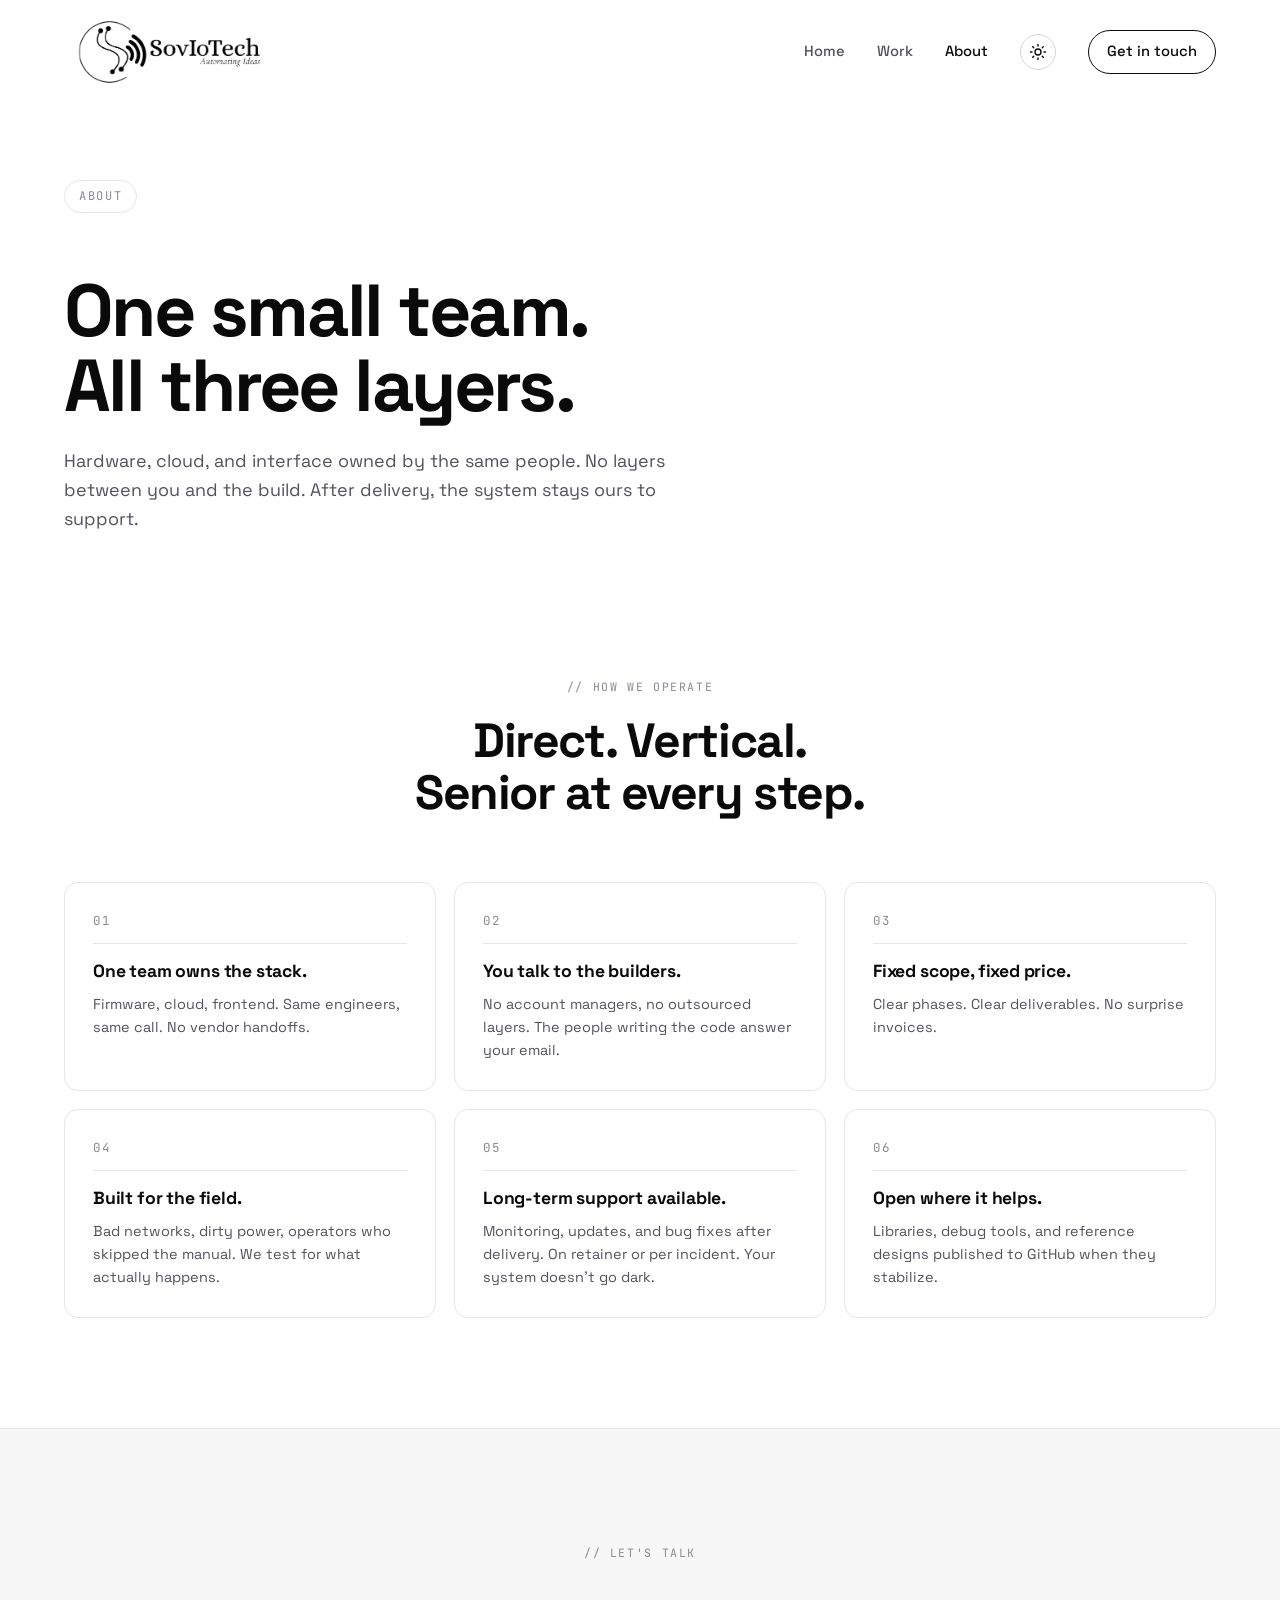
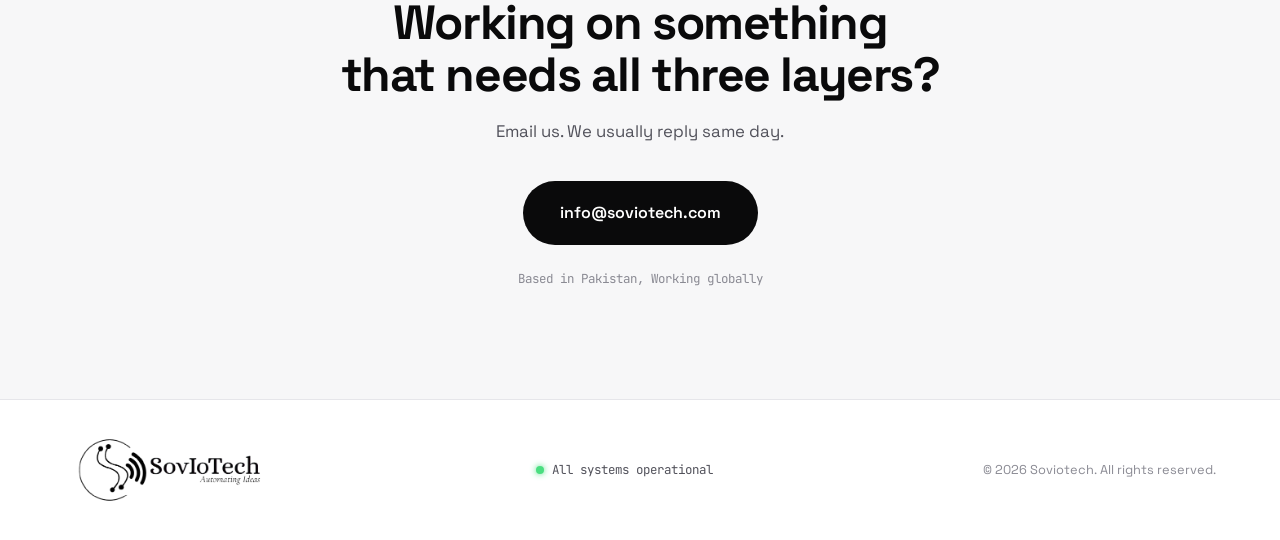
==== about.html @ 1d588619 "Major site rebuild: work page, dark mode, 3D project renders - New pages: work.html (25 projects wit" ====
<!DOCTYPE html>
<html lang="en">
<head>
  <meta charset="UTF-8">
  <meta name="viewport" content="width=device-width, initial-scale=1.0">
  <title>About | How Soviotech Operates | Small Engineering Studio</title>
  <meta name="description" content="Three engineers cover the stack: hardware, cloud, interfaces. We support the system long after delivery, on retainer or per incident.">
  <meta name="theme-color" content="#ffffff">
  <link rel="icon" type="image/png" href="tab-logo-light.png" media="(prefers-color-scheme: light)">
  <link rel="icon" type="image/png" href="tab-logo-dark.png" media="(prefers-color-scheme: dark)">
  <link rel="stylesheet" href="style.css">
  <link rel="preconnect" href="https://fonts.googleapis.com">
  <link href="https://fonts.googleapis.com/css2?family=Space+Grotesk:wght@400;500;600;700&family=JetBrains+Mono:wght@400;500&display=swap" rel="stylesheet">
  <link rel="canonical" href="https://soviotech.com/about">
  <meta name="robots" content="index,follow,max-image-preview:large">
  <meta name="author" content="Soviotech">
  <meta property="og:type" content="website">
  <meta property="og:site_name" content="Soviotech">
  <meta property="og:url" content="https://soviotech.com/about">
  <meta property="og:title" content="About | How Soviotech Operates | Small Engineering Studio">
  <meta property="og:description" content="Three engineers cover the stack: hardware, cloud, interfaces. We support the system long after delivery, on retainer or per incident.">
  <meta property="og:image" content="https://soviotech.com/og/og-about.png">
  <meta property="og:image:width" content="1200">
  <meta property="og:image:height" content="630">
  <meta name="twitter:card" content="summary_large_image">
  <meta name="twitter:title" content="About | How Soviotech Operates | Small Engineering Studio">
  <meta name="twitter:description" content="Three engineers cover the stack: hardware, cloud, interfaces. We support the system long after delivery, on retainer or per incident.">
  <meta name="twitter:image" content="https://soviotech.com/og/og-about.png">
  <script type="application/ld+json">
{
  "@context": "https://schema.org",
  "@type": "Organization",
  "name": "Soviotech",
  "url": "https://soviotech.com/",
  "logo": "https://soviotech.com/logo.png",
  "email": "info@soviotech.com",
  "description": "Small engineering studio shipping production hardware, firmware, cloud, and RF systems.",
  "areaServed": "Worldwide",
  "sameAs": [ "https://github.com/SovIoTech" ]
}
</script>
  <script type="application/ld+json">
{
  "@context": "https://schema.org",
  "@type": "AboutPage",
  "name": "About Soviotech",
  "url": "https://soviotech.com/about",
  "mainEntity": { "@type": "Organization", "name": "Soviotech" }
}
</script>
<script type="application/ld+json">
{
  "@context": "https://schema.org",
  "@type": "BreadcrumbList",
  "itemListElement": [
    { "@type": "ListItem", "position": 1, "name": "Home", "item": "https://soviotech.com/" },
    { "@type": "ListItem", "position": 2, "name": "About", "item": "https://soviotech.com/about" }
  ]
}
</script>
</head>
<body>

  <a href="#main" class="skip-link">Skip to content</a>

  <nav class="nav" id="nav">
    <div class="nav__inner">
      <a href="/" class="nav__logo">
        <img src="logo.png" alt="SovIoTech" class="nav__logo-img" width="203" height="68">
      </a>
      <button class="nav__toggle" id="navToggle" aria-label="Menu">
        <span></span><span></span>
      </button>
      <div class="nav__links" id="navLinks">
        <a href="/">Home</a>
        <a href="/work">Work</a>
        <a href="/about" class="nav__link--active">About</a>
        <button type="button" class="theme-toggle" id="themeToggle" aria-label="Toggle theme">
          <svg viewBox="0 0 24 24" width="18" height="18" fill="none" stroke="currentColor" stroke-width="1.8" stroke-linecap="round" stroke-linejoin="round"><circle cx="12" cy="12" r="4"/><path d="M12 2v2M12 20v2M4.93 4.93l1.41 1.41M17.66 17.66l1.41 1.41M2 12h2M20 12h2M4.93 19.07l1.41-1.41M17.66 6.34l1.41-1.41"/></svg>
        </button>
        <a href="/#contact" class="nav__cta">Get in touch</a>
      </div>
    </div>
  </nav>

  <!-- HERO -->
  <header class="work-hero" id="main">
    <div class="container">
      <div class="hero__tag">About</div>
      <h1 class="work-hero__title">One small team.<br>All three layers.</h1>
      <p class="work-hero__sub">
        Hardware, cloud, and interface owned by the same people. No layers between you and the build. After delivery, the system stays ours to support.
      </p>
    </div>
  </header>

  <!-- HOW WE OPERATE -->
  <section class="about-team" id="model">
    <div class="container">
      <div class="section-header">
        <span class="section-tag">// how we operate</span>
        <h2 class="section-title">Direct. Vertical.<br>Senior at every step.</h2>
      </div>

      <div class="about-team__grid">
        <article class="about-member">
          <div class="about-member__num">01</div>
          <h3 class="about-member__name">One team owns the stack.</h3>
          <p class="about-member__bio">Firmware, cloud, frontend. Same engineers, same call. No vendor handoffs.</p>
        </article>

        <article class="about-member">
          <div class="about-member__num">02</div>
          <h3 class="about-member__name">You talk to the builders.</h3>
          <p class="about-member__bio">No account managers, no outsourced layers. The people writing the code answer your email.</p>
        </article>

        <article class="about-member">
          <div class="about-member__num">03</div>
          <h3 class="about-member__name">Fixed scope, fixed price.</h3>
          <p class="about-member__bio">Clear phases. Clear deliverables. No surprise invoices.</p>
        </article>

        <article class="about-member">
          <div class="about-member__num">04</div>
          <h3 class="about-member__name">Built for the field.</h3>
          <p class="about-member__bio">Bad networks, dirty power, operators who skipped the manual. We test for what actually happens.</p>
        </article>

        <article class="about-member">
          <div class="about-member__num">05</div>
          <h3 class="about-member__name">Long-term support available.</h3>
          <p class="about-member__bio">Monitoring, updates, and bug fixes after delivery. On retainer or per incident. Your system doesn't go dark.</p>
        </article>

        <article class="about-member">
          <div class="about-member__num">06</div>
          <h3 class="about-member__name">Open where it helps.</h3>
          <p class="about-member__bio">Libraries, debug tools, and reference designs published to GitHub when they stabilize.</p>
        </article>
      </div>
    </div>
  </section>

  <!-- CTA -->
  <section class="cta" id="contact">
    <div class="container">
      <div class="cta__inner">
        <span class="section-tag">// let's talk</span>
        <h2 class="cta__title">Working on something<br>that needs all three layers?</h2>
        <p class="cta__sub">Email us. We usually reply same day.</p>
        <div class="cta__actions">
          <a href="mailto:info@soviotech.com" class="btn btn--primary btn--lg">info@soviotech.com</a>
        </div>
        <div class="cta__details"><span>Based in Pakistan, Working globally</span></div>
      </div>
    </div>
  </section>

  <footer class="footer">
    <div class="container">
      <div class="footer__inner">
        <div class="footer__brand">
          <img src="logo.png" alt="SovIoTech" class="footer__logo-img" width="203" height="68">
        </div>
        <div class="footer__status"><span class="footer__status-dot"></span><span>All systems operational</span></div>
        <div class="footer__copy">&copy; 2026 Soviotech. All rights reserved.</div>
      </div>
    </div>
  </footer>

  <script src="script.js"></script>
</body>
</html>
---- style.css ----
/* =============================================
   SOVIOTECH — Light theme (oguz-inspired)
   ============================================= */

:root {
  --bg:        #ffffff;
  --bg-2:      #f7f7f8;
  --bg-3:      #f0f0f1;
  --surface:   #ffffff;
  --border:    #e6e6ea;
  --border-2:  #d4d4d8;
  --text:      #0a0a0b;
  --text-2:    #52525b;
  --text-3:    #8a8a93;
  --accent:    #0a0a0b;
  --accent-2:  #303033;
  --accent-dim:rgba(10,10,11,0.04);
  --accent-glow:rgba(10,10,11,0.08);
  --blue:      #2563eb;
  --term-bg:   #0c0c0e;
  --term-bg-2: #161618;
  --term-border: #232328;
  --term-text: #e8e6e3;
  --term-text-2: #9d9b97;
  --term-text-3: #6b6966;
  --term-accent: #c8ff00;
  --chrome-bg: #fafafa;
  --logo-invert: 0;

  --font:  'Space Grotesk', -apple-system, sans-serif;
  --mono:  'JetBrains Mono', 'Fira Code', monospace;
  --ease:  cubic-bezier(0.16, 1, 0.3, 1);
  --max-w: 1200px;
}

/* In dark mode: cards stay dark (blend with page), terminal becomes light (contrast flip) */
:root[data-theme="dark"] .project__terminal {
  background: #f4f4f5;
  border-color: rgba(0,0,0,0.08);
}
:root[data-theme="dark"] .project__terminal-bar {
  background: #e6e6ea;
  border-bottom-color: rgba(0,0,0,0.08);
}
:root[data-theme="dark"] .project__terminal-bar span { background: #c8c8cc; }
:root[data-theme="dark"] .project__terminal pre { color: #0a0a0b; }
:root[data-theme="dark"] .t-comment { color: rgba(10,10,11,0.5); }
:root[data-theme="dark"] .t-key     { color: rgba(10,10,11,0.65); }
:root[data-theme="dark"] .t-prop    { color: #1e40af; }
:root[data-theme="dark"] .t-val     { color: #15803d; }
:root[data-theme="dark"] .t-str     { color: #b45309; }
:root[data-theme="dark"] .t-caret   { background: #15803d; }

/* DARK THEME OVERRIDE */
:root[data-theme="dark"] {
  --bg:        #0a0a0b;
  --bg-2:      #111113;
  --bg-3:      #19191d;
  --surface:   #111113;
  --border:    #232328;
  --border-2:  #3a3a45;
  --text:      #f4f4f5;
  --text-2:    #a1a1aa;
  --text-3:    #71717a;
  --accent:    #f4f4f5;
  --accent-2:  #d4d4d8;
  --accent-dim:rgba(244,244,245,0.06);
  --accent-glow:rgba(244,244,245,0.12);
  --chrome-bg: #19191d;
  --logo-invert: 1;
}

*, *::before, *::after {
  margin: 0;
  padding: 0;
  box-sizing: border-box;
}

html {
  scroll-behavior: smooth;
  -webkit-font-smoothing: antialiased;
  scroll-snap-type: y proximity;
}

body {
  font-family: var(--font);
  background: var(--bg);
  color: var(--text);
  line-height: 1.6;
  overflow-x: hidden;
}

.container {
  max-width: var(--max-w);
  margin: 0 auto;
  padding: 0 24px;
}

.hide-mobile { display: inline; }
@media (max-width: 640px) { .hide-mobile { display: none; } }

.skip-link {
  position: absolute;
  top: -100px;
  left: 16px;
  z-index: 1000;
  background: var(--text);
  color: #fff;
  font-family: var(--mono);
  font-size: 0.85rem;
  font-weight: 600;
  padding: 12px 18px;
  border-radius: 6px;
  text-decoration: none;
  transition: top 0.2s var(--ease);
}
.skip-link:focus { top: 16px; }
:focus-visible {
  outline: 2px solid var(--text);
  outline-offset: 3px;
  border-radius: 4px;
}
.btn--magnetic:focus-visible { transform: none !important; }

/* NAV */
.nav {
  position: fixed;
  top: 0; left: 0; right: 0;
  z-index: 100;
  padding: 18px 0;
  transition: all 0.4s var(--ease);
}
.nav--scrolled {
  background: color-mix(in srgb, var(--bg) 78%, transparent);
  backdrop-filter: blur(20px);
  -webkit-backdrop-filter: blur(20px);
  padding: 10px 0;
  border-bottom: 1px solid var(--border);
}
.nav--hidden { transform: translateY(-100%); }

.nav__inner {
  max-width: var(--max-w);
  margin: 0 auto;
  padding: 0 24px;
  display: flex;
  align-items: center;
  justify-content: space-between;
}
.nav__logo {
  display: inline-flex;
  align-items: center;
  gap: 8px;
  font-family: var(--mono);
  font-weight: 700;
  font-size: 1rem;
  text-decoration: none;
  color: var(--text);
  letter-spacing: -0.01em;
}
.nav__logo-mark { color: var(--text-3); font-weight: 600; }
.nav__logo-img { height: 68px; width: auto; display: block; filter: invert(var(--logo-invert)); }
.stack-card__brand { filter: invert(var(--logo-invert)); }
.footer__logo-img { height: 68px; width: auto; display: block; filter: invert(var(--logo-invert)); }
.nav__links {
  display: flex;
  align-items: center;
  gap: 32px;
}
.nav__links a {
  color: var(--text-2);
  text-decoration: none;
  font-size: 0.92rem;
  font-weight: 500;
  transition: color 0.2s var(--ease);
}
.nav__links a:hover { color: var(--text); }
.nav__cta {
  border: 1px solid var(--text);
  padding: 9px 18px;
  border-radius: 999px;
  color: var(--text) !important;
  transition: all 0.25s var(--ease);
}
.nav__cta:hover { background: var(--text); color: var(--bg) !important; }

.theme-toggle {
  display: inline-flex;
  align-items: center;
  justify-content: center;
  width: 36px;
  height: 36px;
  border-radius: 50%;
  background: transparent;
  border: 1px solid var(--border-2);
  color: var(--text);
  cursor: pointer;
  transition: all 0.2s var(--ease);
}
.theme-toggle:hover { border-color: var(--text); background: var(--accent-dim); }
:root[data-theme="dark"] .theme-toggle svg {
  /* swap sun icon visual hint via rotation when dark */
  transform: rotate(40deg);
}
.nav__toggle {
  display: none;
  background: none;
  border: none;
  cursor: pointer;
  flex-direction: column;
  gap: 5px;
  padding: 4px;
}
.nav__toggle span {
  width: 22px;
  height: 2px;
  background: var(--text);
  border-radius: 2px;
  transition: all 0.3s var(--ease);
}
.nav__toggle.open span:nth-child(1) { transform: translateY(7px) rotate(45deg); }
.nav__toggle.open span:nth-child(2) { transform: translateY(0) rotate(-45deg); }

@media (max-width: 820px) {
  /* Mobile: drop backdrop-filter so it doesn't create a containing block
     for the fixed nav__links overlay (which was making the menu break when scrolled). */
  .nav--scrolled {
    backdrop-filter: none;
    -webkit-backdrop-filter: none;
  }
  .nav__toggle {
    display: flex;
    position: relative;
    z-index: 102;
  }
  .nav__links {
    position: fixed;
    inset: 0;
    background: var(--bg);
    flex-direction: column;
    align-items: center;
    justify-content: center;
    gap: 32px;
    font-size: 1.5rem;
    padding: 32px;
    opacity: 0;
    pointer-events: none;
    transform: scale(0.985);
    transform-origin: top right;
    transition: opacity 0.32s var(--ease), transform 0.4s var(--ease);
    z-index: 101;
  }
  .nav__links.open { opacity: 1; pointer-events: auto; transform: scale(1); }

  /* Staggered item entrance */
  .nav__links > * {
    opacity: 0;
    transform: translateY(14px);
    transition: opacity 0.35s var(--ease), transform 0.45s var(--ease);
  }
  .nav__links.open > * { opacity: 1; transform: translateY(0); }
  .nav__links.open > *:nth-child(1) { transition-delay: 0.08s; }
  .nav__links.open > *:nth-child(2) { transition-delay: 0.14s; }
  .nav__links.open > *:nth-child(3) { transition-delay: 0.20s; }
  .nav__links.open > *:nth-child(4) { transition-delay: 0.26s; }
  .nav__links.open > *:nth-child(5) { transition-delay: 0.32s; }
  .nav__links a {
    font-size: 1.4rem;
    font-weight: 600;
    color: var(--text);
  }
  .nav__cta {
    font-size: 1.05rem;
    padding: 14px 28px;
  }
  .theme-toggle {
    width: 44px;
    height: 44px;
  }
}

/* BUTTONS */
.btn {
  display: inline-flex;
  align-items: center;
  gap: 10px;
  font-family: var(--font);
  font-weight: 600;
  font-size: 0.95rem;
  text-decoration: none;
  padding: 14px 28px;
  border-radius: 999px;
  border: 1px solid transparent;
  cursor: pointer;
  transition: all 0.25s var(--ease);
  white-space: nowrap;
}
.btn--primary { background: var(--text); color: var(--bg); }
.btn--primary:hover { background: var(--bg); color: var(--text); border-color: var(--text); }
.btn--ghost { background: transparent; color: var(--text); border-color: var(--border-2); }
.btn--ghost:hover { border-color: var(--text); }
.btn--lg { padding: 18px 36px; font-size: 1rem; }

/* HERO */
.hero {
  position: relative;
  padding: 160px 0 100px;
  overflow: hidden;
  background: var(--bg);
}
.hero__grid-bg, .hero__noise { display: none; }

.hero__content {
  position: relative;
  z-index: 2;
  max-width: var(--max-w);
  margin: 0 auto;
  padding: 0 24px;
}
.hero__tag {
  display: inline-block;
  font-family: var(--mono);
  font-size: 0.75rem;
  color: var(--text-3);
  letter-spacing: 0.14em;
  text-transform: uppercase;
  padding: 6px 14px;
  border: 1px solid var(--border);
  border-radius: 999px;
  margin-bottom: 32px;
}
.hero__title {
  font-size: clamp(2.6rem, 6vw, 4.6rem);
  font-weight: 700;
  letter-spacing: -0.035em;
  line-height: 1.02;
  margin-bottom: 28px;
  color: var(--text);
}
.hero__title-accent {
  display: inline-block;
  color: var(--text-3);
  transition: opacity 0.4s var(--ease), transform 0.4s var(--ease);
}
.hero__title-accent--out { opacity: 0; transform: translateY(-8px); }
.hero__sub {
  font-size: clamp(1rem, 1.4vw, 1.15rem);
  color: var(--text-2);
  max-width: 640px;
  margin-bottom: 40px;
  line-height: 1.6;
}
.hero__actions {
  display: flex;
  gap: 14px;
  flex-wrap: wrap;
  margin-bottom: 72px;
}
.hero__stats {
  display: grid;
  grid-template-columns: repeat(3, 1fr);
  gap: 32px;
  padding-top: 40px;
  border-top: 1px solid var(--border);
  max-width: 880px;
}
.hero__stat { display: flex; flex-direction: column; gap: 4px; }
.hero__stat-num, .hero__stat-artifact {
  font-family: var(--mono);
  font-size: 2.2rem;
  font-weight: 700;
  color: var(--text);
  letter-spacing: -0.03em;
  line-height: 1;
}
.hero__stat-unit { font-size: 1.3rem; color: var(--text-3); margin-left: 2px; }
.hero__stat-label { font-size: 0.85rem; font-weight: 500; color: var(--text); margin-top: 8px; }
.hero__stat-sub { font-size: 0.75rem; color: var(--text-3); font-family: var(--mono); }
.hero__scroll-hint { display: none; }

@media (max-width: 720px) {
  .hero { padding: 120px 0 60px; }
  .hero__stats { grid-template-columns: 1fr; gap: 24px; }
}

/* MARQUEE */
.marquee {
  border-top: 1px solid var(--border);
  border-bottom: 1px solid var(--border);
  background: var(--bg-2);
  padding: 18px 0;
  display: flex;
  align-items: center;
  gap: 24px;
  overflow: hidden;
}
.marquee__label {
  flex-shrink: 0;
  padding-left: 24px;
  font-family: var(--mono);
  font-size: 0.72rem;
  letter-spacing: 0.12em;
  text-transform: uppercase;
  color: var(--text-3);
}
.marquee__viewport {
  flex: 1;
  overflow: hidden;
  mask-image: linear-gradient(90deg, transparent, #000 8%, #000 92%, transparent);
}
.marquee__track {
  display: inline-flex;
  align-items: center;
  gap: 28px;
  white-space: nowrap;
  animation: marqueeScroll 60s linear infinite;
}
.marquee__track span {
  font-family: var(--mono);
  font-size: 0.85rem;
  color: var(--text);
}
.marquee__dot {
  width: 4px;
  height: 4px;
  border-radius: 50%;
  background: var(--text-3) !important;
}
@keyframes marqueeScroll {
  from { transform: translateX(0); }
  to   { transform: translateX(-50%); }
}

/* SECTION HEADER */
section { padding: 110px 0; }
.section-header { max-width: 760px; margin: 0 auto 64px; text-align: center; }
.section-tag {
  display: inline-block;
  font-family: var(--mono);
  font-size: 0.72rem;
  color: var(--text-3);
  letter-spacing: 0.14em;
  text-transform: uppercase;
  margin-bottom: 18px;
}
.section-title {
  font-size: clamp(2rem, 4vw, 3rem);
  font-weight: 700;
  letter-spacing: -0.03em;
  line-height: 1.08;
  color: var(--text);
  margin-bottom: 18px;
}
.section-sub { font-size: 1.05rem; color: var(--text-2); line-height: 1.6; }

/* SOLUTIONS */
.solutions { background: var(--bg-2); border-top: 1px solid var(--border); border-bottom: 1px solid var(--border); }
.solutions__grid--bento {
  display: grid;
  grid-template-columns: 1fr 1.4fr;
  gap: 20px;
}
.solution-card {
  background: #fff;
  border: 1px solid var(--border);
  border-radius: 14px;
  padding: 32px;
  transition: all 0.3s var(--ease);
  opacity: 0;
  transform: translateY(20px);
}
.solution-card.revealed { opacity: 1; transform: none; }
.solution-card:hover {
  border-color: var(--text);
  transform: translateY(-3px);
  box-shadow: 0 20px 40px -20px rgba(0,0,0,0.15);
}
.solution-card--wide {
  display: grid;
  grid-template-columns: 1.2fr 1fr;
  gap: 28px;
  align-items: center;
}
.solution-card__icon {
  width: 44px; height: 44px;
  display: inline-flex;
  align-items: center;
  justify-content: center;
  border: 1px solid var(--border);
  border-radius: 10px;
  color: var(--text);
  margin-bottom: 20px;
  background: var(--bg-2);
}
.solution-card__icon svg { width: 22px; height: 22px; }
.solution-card h3 {
  font-size: 1.2rem;
  font-weight: 700;
  margin-bottom: 10px;
  letter-spacing: -0.01em;
}
.solution-card p {
  color: var(--text-2);
  font-size: 0.95rem;
  line-height: 1.6;
  margin-bottom: 16px;
}
.solution-card__tags { display: flex; flex-wrap: wrap; gap: 6px; }
.solution-card__tags span {
  font-family: var(--mono);
  font-size: 0.7rem;
  color: var(--text-2);
  padding: 4px 10px;
  background: var(--bg-2);
  border: 1px solid var(--border);
  border-radius: 999px;
}

.solution-card__demo {
  background: var(--term-bg);
  border-radius: 10px;
  padding: 16px;
  color: var(--term-text);
  font-family: var(--mono);
  font-size: 0.75rem;
  min-height: 180px;
}
.solution-card__demo--stream .stream__head {
  display: flex; align-items: center; gap: 8px;
  color: var(--term-text-3); margin-bottom: 10px;
  font-size: 0.7rem; text-transform: uppercase; letter-spacing: 0.1em;
}
.stream__dot {
  width: 8px; height: 8px; border-radius: 50%;
  background: #4ade80; box-shadow: 0 0 8px #4ade80;
  animation: pulse 1.5s ease-in-out infinite;
}
.stream__feed { display: flex; flex-direction: column; gap: 6px; }
.stream__row { line-height: 1.6; }

.solution-card__demo--chart .chart__head {
  display: flex; justify-content: space-between; margin-bottom: 12px;
}
.chart__metric { font-size: 0.7rem; color: var(--term-text-3); text-transform: uppercase; letter-spacing: 0.1em; }
.chart__value { font-size: 1.3rem; font-weight: 700; color: var(--term-text); display: block; }
.chart__range { font-size: 0.7rem; color: var(--term-text-3); }
.chart__svg { width: 100%; height: 80px; display: block; }
.chart__axis {
  display: flex; justify-content: space-between;
  font-size: 0.65rem; color: var(--term-text-3); margin-top: 6px;
}
@keyframes pulse {
  0%, 100% { opacity: 1; }
  50% { opacity: 0.5; }
}

@media (max-width: 820px) {
  .solutions__grid--bento { grid-template-columns: 1fr; }
  .solution-card--wide { grid-template-columns: 1fr; }
}

/* PROCESS */
.process { background: var(--bg); }
.process__steps {
  display: grid;
  grid-template-columns: repeat(4, 1fr);
  gap: 24px;
  position: relative;
}
.process__step {
  padding: 28px;
  border: 1px solid var(--border);
  border-radius: 14px;
  background: #fff;
  opacity: 0;
  transform: translateY(20px);
  transition: all 0.5s var(--ease);
}
.process__step.revealed { opacity: 1; transform: none; }
.process__step-num {
  font-family: var(--mono);
  font-size: 0.78rem;
  color: var(--text-3);
  letter-spacing: 0.1em;
  margin-bottom: 18px;
  padding-bottom: 18px;
  border-bottom: 1px solid var(--border);
}
.process__step h3 { font-size: 1.15rem; font-weight: 700; margin-bottom: 10px; }
.process__step p { font-size: 0.9rem; color: var(--text-2); line-height: 1.6; }
.process__connector { display: none; }

@media (max-width: 900px) { .process__steps { grid-template-columns: repeat(2, 1fr); gap: 20px; } }
@media (max-width: 540px) { .process__steps { grid-template-columns: 1fr; } }

/* PROJECTS — sticky-stack carousel */
.projects {
  background: var(--bg-2);
  border-top: 1px solid var(--border);
  border-bottom: 1px solid var(--border);
  padding: 110px 0 60px;
}

.stack-rail {
  position: relative;
  padding: 40px 0 0;
}
.stack-rail__title {
  position: absolute;
  top: 50%;
  left: 6vw;
  transform: translateY(-50%);
  z-index: 200;
  pointer-events: none;
  max-width: 22vw;
}
.stack-rail__name { font-size: clamp(1.4rem, 2.6vw, 2.2rem); }
.stack-rail__date {
  font-family: var(--mono);
  font-size: 0.75rem;
  color: var(--text-3);
  letter-spacing: 0.14em;
  text-transform: uppercase;
  margin-bottom: 12px;
  transition: opacity 0.35s var(--ease);
}
.stack-rail__name {
  font-size: 1.6rem;
  font-weight: 700;
  letter-spacing: -0.02em;
  color: var(--text);
  transition: opacity 0.35s var(--ease);
  line-height: 1.15;
}
.stack-rail__title.swapping .stack-rail__date,
.stack-rail__title.swapping .stack-rail__name { opacity: 0; }

/* Rolodex layout — single sticky stage holds all cards; spacers drive the scroll */
.stack-rail__cards { position: relative; }
.stack-stage {
  position: sticky;
  top: 0;
  height: 100vh;
  z-index: 2;
  display: block;
  perspective: 1400px;
  perspective-origin: 50% 50%;
  overflow: hidden;
}
/* Horizon fade — sits above cards, transparent in middle so title shows through */
.stack-stage::before {
  content: "";
  position: absolute;
  inset: 0;
  pointer-events: none;
  z-index: 110;
  background:
    linear-gradient(to bottom, var(--bg-2) 0, transparent 6%, transparent 94%, var(--bg-2) 100%);
}
.stack-spacer {
  height: 100vh;
  scroll-snap-align: start;
  scroll-snap-stop: always;
}
.stack-card {
  position: absolute;
  top: 50%;
  left: 64%;
  width: min(62vw, 1020px);
  height: 72vh;
  transform: translate(-50%, -50%);
  will-change: transform, opacity;
  background: var(--bg);
  color: var(--text);
  border-radius: 18px;
  box-shadow:
    0 40px 100px -28px rgba(10,10,11,0.35),
    0 12px 32px -12px rgba(10,10,11,0.12),
    0 2px 6px -2px rgba(10,10,11,0.08),
    0 0 0 1px rgba(10,10,11,0.04);
  overflow: hidden;
  display: flex;
  flex-direction: column;
  transform-origin: 50% 0%;
  will-change: transform, opacity, filter;
  transition: transform 0.6s var(--ease), box-shadow 0.6s var(--ease);
}

/* Hover lift — additive via individual props so JS transform on .style is preserved */
.stack-card {
  translate: 0 0;
  scale: 1;
  transition: translate 0.35s var(--ease), scale 0.35s var(--ease), box-shadow 0.35s var(--ease);
}
.stack-card.is-active:hover {
  translate: 0 -6px;
  scale: 1.008;
  box-shadow:
    0 56px 120px -28px rgba(10,10,11,0.42),
    0 18px 40px -12px rgba(10,10,11,0.16),
    0 2px 6px -2px rgba(10,10,11,0.08),
    0 0 0 1px rgba(10,10,11,0.06);
}

.stack-card__chrome {
  display: flex;
  align-items: center;
  gap: 14px;
  padding: 12px 18px;
  border-bottom: 1px solid var(--border);
  background: var(--chrome-bg);
  flex-shrink: 0;
}
.stack-card__brand { height: 36px; width: auto; display: block; }
.stack-card__tag {
  font-family: var(--mono);
  font-size: 0.7rem;
  letter-spacing: 0.14em;
  text-transform: uppercase;
  color: var(--text-3);
  margin: 0 auto;
}
.stack-card__num { font-family: var(--mono); font-size: 0.7rem; color: var(--text-3); }

.stack-card__body {
  flex: 1;
  display: grid;
  grid-template-columns: 1fr 1fr;
  gap: 28px;
  padding: 28px 32px;
  overflow: hidden;
  min-height: 0;
}

/* Trim cards to a single-view glance: hide long results + extra desc */
.stack-card .project__result { display: none; }
.stack-card .project__desc:nth-of-type(2) { display: none; }
.stack-card .project__desc { font-size: 0.88rem; }
.stack-card .project__info {
  display: flex;
  flex-direction: column;
  min-height: 0;
}
.stack-card .project__title { font-size: 1.3rem; }
.stack-card__visual {
  display: flex;
  align-items: stretch;
  justify-content: stretch;
  min-height: 0;
  border-radius: 12px;
  overflow: hidden;
  border: 1px solid var(--border);
  background: var(--bg-2);
}
.stack-card__visual iframe {
  width: 100%;
  height: 100%;
  border: 0;
  display: block;
}

.project__title {
  font-size: 1.45rem;
  font-weight: 700;
  letter-spacing: -0.02em;
  margin-bottom: 12px;
  color: var(--text);
}
.project__industry {
  font-family: var(--mono);
  font-size: 0.72rem;
  text-transform: uppercase;
  letter-spacing: 0.12em;
  color: var(--text-3);
  display: block;
  margin-bottom: 6px;
}
.project__type {
  font-size: 0.82rem;
  color: var(--text-3);
  display: block;
  margin-bottom: 18px;
}
.project__desc {
  font-size: 0.92rem;
  color: var(--text-2);
  line-height: 1.65;
  margin-bottom: 10px;
}
.project__result { margin: 18px 0; display: flex; flex-direction: column; gap: 12px; }
.project__result-item { padding-left: 14px; border-left: 2px solid var(--text); }
.project__result-item strong {
  display: block;
  font-size: 0.88rem;
  color: var(--text);
  margin-bottom: 2px;
  font-weight: 600;
}
.project__result-item span { font-size: 0.82rem; color: var(--text-2); line-height: 1.5; }
.project__stack { display: flex; flex-wrap: wrap; gap: 6px; margin-top: 14px; }
.project__stack span {
  font-family: var(--mono);
  font-size: 0.7rem;
  color: var(--text-2);
  background: var(--bg-2);
  border: 1px solid var(--border);
  padding: 4px 10px;
  border-radius: 999px;
}
.project__repo { display: flex; align-items: center; gap: 10px; margin-top: 18px; flex-wrap: wrap; }
.project__repo-link {
  display: inline-flex;
  align-items: center;
  gap: 8px;
  font-family: var(--mono);
  font-size: 0.76rem;
  color: var(--text);
  text-decoration: none;
  padding: 7px 12px;
  border: 1px solid var(--border-2);
  border-radius: 999px;
  background: var(--bg);
  transition: all 0.2s var(--ease);
}
.project__repo-link:hover { border-color: var(--text); background: var(--text); color: var(--bg); }
.project__repo-arrow { display: inline-block; transition: transform 0.2s var(--ease); }
.project__repo-link:hover .project__repo-arrow { transform: translateX(3px); }
.project__repo-badge {
  display: inline-flex;
  align-items: center;
  gap: 8px;
  font-family: var(--mono);
  font-size: 0.7rem;
  color: var(--text-3);
  padding: 6px 11px;
  border: 1px dashed var(--border-2);
  border-radius: 999px;
}

/* model-viewer fills the render slot edge-to-edge */
.project__render model-viewer {
  width: 100%;
  height: 100%;
  display: block;
  --poster-color: transparent;
}

/* 3D render slot — placeholder until WebGL renders ship */
.project__render {
  background: var(--bg-2);
  border: 1px solid var(--border);
  border-radius: 12px;
  overflow: hidden;
  align-self: stretch;
  display: flex;
  flex-direction: column;
  min-height: 0;
  position: relative;
  isolation: isolate;
}
/* ponytail: script.js fades neighbour cards via opacity. Their model-viewer
   canvas is alpha-channel transparent, so the model behind shows through.
   Force each card's body to its own opaque paint layer so opacity only
   affects the card as a whole, not the WebGL layer behind it. */
.stack-card { background: var(--bg); }
.stack-card__body { background: var(--bg); }
.project__render-placeholder {
  flex: 1;
  display: flex;
  flex-direction: column;
  align-items: center;
  justify-content: center;
  gap: 8px;
  text-align: center;
  background:
    radial-gradient(circle at 50% 35%, var(--bg-3) 0%, var(--bg-2) 70%),
    linear-gradient(135deg, var(--bg-2), var(--bg-3));
  background-blend-mode: normal;
}
.project__render-label {
  font-family: var(--mono);
  font-size: 0.72rem;
  letter-spacing: 0.18em;
  text-transform: uppercase;
  color: var(--text-3);
}
.project__render-hint {
  font-family: var(--mono);
  font-size: 0.78rem;
  color: var(--text-2);
}

/* Terminal stays dark — the contrast move */
.project__terminal {
  background: var(--term-bg);
  border: 1px solid var(--term-border);
  border-radius: 10px;
  overflow: hidden;
  font-family: var(--mono);
  font-size: 0.74rem;
  align-self: stretch;
  display: flex;
  flex-direction: column;
  min-height: 0;
}
.project__terminal pre { flex: 1; overflow: hidden; }
.project__terminal-bar {
  display: flex; gap: 6px;
  padding: 10px 14px;
  background: var(--term-bg-2);
  border-bottom: 1px solid var(--term-border);
}
.project__terminal-bar span {
  width: 9px; height: 9px; border-radius: 50%; background: var(--term-border);
}
.project__terminal pre { padding: 18px; overflow-x: auto; line-height: 1.75; color: var(--term-text); }
.project__terminal code { font-family: var(--mono); }
.t-comment { color: var(--term-text-3); }
.t-key     { color: var(--term-text-2); }
.t-prop    { color: #6ea8ff; }
.t-val     { color: var(--term-accent); }
.t-str     { color: #e8a848; }
.t-caret {
  display: inline-block;
  width: 8px;
  background: var(--term-accent);
  color: transparent;
  margin-left: 2px;
  animation: caretBlink 1s steps(2) infinite;
  vertical-align: baseline;
}
@keyframes caretBlink {
  0%, 50%   { opacity: 1; }
  51%, 100% { opacity: 0; }
}

/* Mobile-only stub that replaces the carousel */
.projects-mobile { display: none; }
@media (max-width: 900px) {
  .projects { display: none !important; }   /* skip the whole carousel on mobile */
  .projects-mobile {
    display: block;
    background: var(--bg-2);
    border-top: 1px solid var(--border);
    border-bottom: 1px solid var(--border);
    padding: 80px 0;
    text-align: center;
  }
  .projects-mobile .section-sub { margin: 14px auto 0; max-width: 480px; }
  /* (carousel rules below are now dead on mobile but kept harmless) */
  .stack-stage { perspective: none; }
  .stack-stage::before { display: none; }
  .stack-rail__cards { perspective: none; }
  .stack-card { will-change: transform, opacity; }
  .stack-rail { padding: 0; }
  .stack-rail__title {
    top: 14vh;
    left: 50%;
    transform: translateX(-50%);
    text-align: center;
    max-width: 80vw;
  }
  .stack-rail__title .stack-rail__date { margin-bottom: 4px; }
  .stack-rail__name { font-size: 1.2rem; }
  .stack-card {
    left: 50%;
    width: 92vw;
    height: 64vh;
    top: 56%;
  }
  .stack-card__body { grid-template-columns: 1fr; gap: 18px; padding: 20px; overflow: auto; }
  .project__terminal { min-height: 200px; }
  .stack-card .project__title { font-size: 1.15rem; }
}
@media (max-width: 540px) {
  .stack-card { width: 94vw; height: 62vh; }
  .stack-card__body { padding: 18px; gap: 14px; }
  .stack-card .project__desc { font-size: 0.85rem; }
}

/* OPEN SOURCE */
.oss { background: var(--bg); }
.oss__grid { display: grid; grid-template-columns: repeat(3, 1fr); gap: 18px; }
.oss__card {
  display: flex;
  flex-direction: column;
  gap: 10px;
  padding: 26px;
  background: #fff;
  border: 1px solid var(--border);
  border-radius: 14px;
  text-decoration: none;
  color: var(--text);
  transition: all 0.25s var(--ease);
  opacity: 0;
  transform: translateY(16px);
}
.oss__card.revealed { opacity: 1; transform: none; }
.oss__card:hover {
  border-color: var(--text);
  transform: translateY(-3px);
  box-shadow: 0 18px 40px -22px rgba(0,0,0,0.18);
}
.oss__card-head { display: flex; justify-content: space-between; align-items: center; }
.oss__icon { color: var(--text); }
.oss__card-arrow { font-size: 1.1rem; color: var(--text-3); transition: all 0.2s var(--ease); }
.oss__card:hover .oss__card-arrow { color: var(--text); transform: translate(3px, -3px); }
.oss__card h3 { font-size: 1.05rem; font-weight: 700; letter-spacing: -0.01em; }
.oss__card p { font-size: 0.88rem; color: var(--text-2); line-height: 1.55; flex: 1; }
.oss__card-meta {
  display: flex;
  align-items: center;
  gap: 8px;
  font-family: var(--mono);
  font-size: 0.74rem;
  color: var(--text-3);
  padding-top: 12px;
  border-top: 1px solid var(--border);
  margin-top: 6px;
}
.oss__lang { width: 9px; height: 9px; border-radius: 50%; display: inline-block; }
.oss__lang--js  { background: #f1e05a; }
.oss__lang--ts  { background: #3178c6; }
.oss__lang--py  { background: #3572A5; }
.oss__lang--cpp { background: #f34b7d; }
.oss__lang--all { background: var(--text); }
.oss__card--more { background: var(--bg-2); }

@media (max-width: 820px) { .oss__grid { grid-template-columns: 1fr 1fr; } }
@media (max-width: 540px) { .oss__grid { grid-template-columns: 1fr; } }

/* STACK */
.stack { background: var(--bg-2); border-top: 1px solid var(--border); border-bottom: 1px solid var(--border); }
.stack__grid { display: grid; grid-template-columns: repeat(4, 1fr); gap: 28px; }
.stack__col {
  padding: 26px;
  background: #fff;
  border: 1px solid var(--border);
  border-radius: 14px;
  opacity: 0;
  transform: translateY(16px);
  transition: all 0.5s var(--ease);
}
.stack__col.revealed { opacity: 1; transform: none; }
.stack__col h4 {
  display: flex;
  align-items: center;
  gap: 8px;
  font-size: 0.9rem;
  font-weight: 700;
  text-transform: uppercase;
  letter-spacing: 0.08em;
  margin-bottom: 16px;
  padding-bottom: 14px;
  border-bottom: 1px solid var(--border);
}
.stack__dot {
  width: 8px; height: 8px; border-radius: 50%;
  background: #4ade80;
  box-shadow: 0 0 6px #4ade80;
}
.stack__col ul { list-style: none; display: flex; flex-direction: column; gap: 9px; }
.stack__col li { font-family: var(--mono); font-size: 0.85rem; color: var(--text-2); }
@media (max-width: 820px) { .stack__grid { grid-template-columns: 1fr 1fr; } }
@media (max-width: 540px) { .stack__grid { grid-template-columns: 1fr; } }

/* TEAM */
.team { background: var(--bg); }
.team__grid { display: grid; grid-template-columns: repeat(3, 1fr); gap: 22px; }
.team__member {
  padding: 32px;
  background: #fff;
  border: 1px solid var(--border);
  border-radius: 14px;
  text-align: center;
  opacity: 0;
  transform: translateY(16px);
  transition: all 0.5s var(--ease);
}
.team__member.revealed { opacity: 1; transform: none; }
.team__avatar {
  width: 64px; height: 64px;
  border-radius: 50%;
  background: var(--text);
  color: #fff;
  display: inline-flex;
  align-items: center;
  justify-content: center;
  font-family: var(--mono);
  font-weight: 700;
  font-size: 1.1rem;
  margin-bottom: 16px;
}
.team__member h3 { font-size: 1.05rem; font-weight: 700; margin-bottom: 4px; }
.team__role {
  font-family: var(--mono);
  font-size: 0.72rem;
  color: var(--text-3);
  text-transform: uppercase;
  letter-spacing: 0.1em;
  display: block;
  margin-bottom: 14px;
}
.team__member p { font-size: 0.9rem; color: var(--text-2); line-height: 1.6; }
@media (max-width: 820px) { .team__grid { grid-template-columns: 1fr; } }

/* CTA */
.cta { background: var(--bg-2); border-top: 1px solid var(--border); }
.cta__inner { text-align: center; max-width: 760px; margin: 0 auto; }
.cta__title {
  font-size: clamp(2rem, 4vw, 3rem);
  font-weight: 700;
  letter-spacing: -0.03em;
  line-height: 1.08;
  margin: 16px 0 18px;
}
.cta__sub { font-size: 1.05rem; color: var(--text-2); margin-bottom: 36px; line-height: 1.6; }
.cta__actions { display: flex; justify-content: center; margin-bottom: 24px; }
.cta__details { font-family: var(--mono); font-size: 0.78rem; color: var(--text-3); }

/* FOOTER */
.footer { background: var(--bg); border-top: 1px solid var(--border); padding: 36px 0; }
.footer__inner {
  display: flex;
  align-items: center;
  justify-content: space-between;
  gap: 18px;
  flex-wrap: wrap;
}
.footer__brand { font-family: var(--mono); font-weight: 700; letter-spacing: -0.01em; }
.footer__status {
  display: inline-flex;
  align-items: center;
  gap: 8px;
  font-family: var(--mono);
  font-size: 0.78rem;
  color: var(--text-2);
}
.footer__status-dot {
  width: 8px; height: 8px; border-radius: 50%;
  background: #4ade80;
  box-shadow: 0 0 6px #4ade80;
  animation: pulse 1.8s ease-in-out infinite;
}
.footer__copy { font-size: 0.8rem; color: var(--text-3); }

@media (prefers-reduced-motion: reduce) {
  *, *::before, *::after { animation: none !important; transition: none !important; }
  .marquee__track { animation: none !important; }
}

/* =============================================
   WORK PAGE
   ============================================= */
.nav__link--active { color: var(--text) !important; }

.work-hero {
  padding: 180px 0 60px;
  background: var(--bg);
  text-align: left;
}
.work-hero__title {
  font-size: clamp(2.6rem, 6vw, 4.6rem);
  font-weight: 700;
  letter-spacing: -0.035em;
  line-height: 1.02;
  margin: 28px 0 24px;
  color: var(--text);
}
.work-hero__sub {
  font-size: clamp(1rem, 1.4vw, 1.15rem);
  color: var(--text-2);
  max-width: 640px;
  line-height: 1.6;
}

.work-section { padding: 60px 0 110px; background: var(--bg); }

.work__filter {
  display: flex;
  flex-wrap: wrap;
  gap: 8px;
  margin-bottom: 40px;
  padding-bottom: 20px;
  border-bottom: 1px solid var(--border);
}
.work__filter-btn {
  font-family: var(--font);
  font-size: 0.85rem;
  font-weight: 500;
  padding: 8px 16px;
  border-radius: 999px;
  border: 1px solid var(--border-2);
  background: transparent;
  color: var(--text-2);
  cursor: pointer;
  transition: all 0.2s var(--ease);
}
.work__filter-btn:hover { border-color: var(--text); color: var(--text); }
.work__filter-btn.is-active {
  background: var(--text);
  color: var(--bg);
  border-color: var(--text);
}

.work__grid {
  display: grid;
  grid-template-columns: repeat(auto-fill, minmax(320px, 1fr));
  gap: 18px;
  transition: opacity 0.22s var(--ease), transform 0.32s var(--ease);
}
.work__grid.is-switching {
  opacity: 0;
  transform: translateY(8px);
}

.work__pager {
  display: flex;
  align-items: center;
  justify-content: center;
  gap: 18px;
  margin-top: 48px;
}
.work__pager-arrow {
  display: inline-flex;
  align-items: center;
  justify-content: center;
  width: 38px;
  height: 38px;
  border-radius: 50%;
  background: transparent;
  border: 1px solid var(--border-2);
  color: var(--text);
  cursor: pointer;
  transition: all 0.2s var(--ease);
}
.work__pager-arrow:hover { background: var(--text); color: var(--bg); border-color: var(--text); }
.work__pager-arrow:disabled {
  opacity: 0.35;
  cursor: not-allowed;
  background: transparent;
  color: var(--text);
  border-color: var(--border);
}
.work__pager-dots {
  display: flex;
  align-items: center;
  gap: 8px;
}
.work__pager-dot {
  width: 8px;
  height: 8px;
  border-radius: 50%;
  background: var(--border-2);
  border: 0;
  cursor: pointer;
  padding: 0;
  transition: all 0.2s var(--ease);
}
.work__pager-dot:hover { background: var(--text-3); }
.work__pager-dot.is-active {
  background: var(--text);
  width: 22px;
  border-radius: 4px;
}

.work-card {
  display: flex;
  flex-direction: column;
  gap: 12px;
  padding: 24px;
  background: var(--bg);
  border: 1px solid var(--border);
  border-radius: 14px;
  transition: all 0.25s var(--ease);
}
.work-card:hover {
  border-color: var(--text);
  transform: translateY(-3px);
  box-shadow: 0 18px 40px -22px rgba(0,0,0,0.18);
}
.work-card__head {
  display: flex;
  align-items: center;
  justify-content: space-between;
}
.work-card__cat {
  font-family: var(--mono);
  font-size: 0.7rem;
  text-transform: uppercase;
  letter-spacing: 0.12em;
  color: var(--text-3);
}
.work-card__github {
  color: var(--text-3);
  transition: color 0.2s var(--ease);
}
.work-card__github:hover { color: var(--text); }

.work-card__title {
  font-size: 1.05rem;
  font-weight: 700;
  letter-spacing: -0.01em;
  color: var(--text);
  line-height: 1.3;
}
.work-card__tagline {
  font-size: 0.88rem;
  color: var(--text-2);
  line-height: 1.55;
  flex: 1;
}
.work-card__tags { display: flex; flex-wrap: wrap; gap: 6px; margin-top: 2px; }
.work-card__tags span {
  font-family: var(--mono);
  font-size: 0.68rem;
  color: var(--text-2);
  background: var(--bg-2);
  border: 1px solid var(--border);
  padding: 3px 9px;
  border-radius: 999px;
}
.work-card__actions {
  display: flex;
  gap: 8px;
  margin-top: 12px;
  padding-top: 14px;
  border-top: 1px solid var(--border);
}
.work-card__btn {
  flex: 1;
  text-align: center;
  font-family: var(--font);
  font-size: 0.82rem;
  font-weight: 500;
  padding: 9px 12px;
  border-radius: 999px;
  text-decoration: none;
  border: 1px solid var(--border-2);
  transition: all 0.2s var(--ease);
}
.work-card__btn--ghost { color: var(--text-2); background: transparent; }
.work-card__btn--ghost:hover { color: var(--text); border-color: var(--text); }
.work-card__btn--primary {
  background: var(--text);
  color: var(--bg);
  border-color: var(--text);
}
.work-card__btn--primary:hover { background: var(--bg); color: var(--text); }

/* =============================================
   ABOUT PAGE
   ============================================= */
.about-team { padding: 80px 0 110px; background: var(--bg); }
.about-team__grid {
  display: grid;
  grid-template-columns: repeat(auto-fill, minmax(300px, 1fr));
  gap: 18px;
}
.about-member {
  display: flex;
  flex-direction: column;
  gap: 10px;
  padding: 28px;
  background: var(--bg);
  border: 1px solid var(--border);
  border-radius: 14px;
  transition: all 0.25s var(--ease);
}
.about-member:hover {
  border-color: var(--text);
  transform: translateY(-3px);
  box-shadow: 0 18px 40px -22px rgba(0,0,0,0.18);
}
.about-member__num {
  font-family: var(--mono);
  font-size: 0.78rem;
  letter-spacing: 0.14em;
  color: var(--text-3);
  margin-bottom: 6px;
  padding-bottom: 12px;
  border-bottom: 1px solid var(--border);
}
.about-member__name {
  font-size: 1.1rem;
  font-weight: 700;
  letter-spacing: -0.01em;
  color: var(--text);
  line-height: 1.3;
}
.about-member__bio {
  font-size: 0.9rem;
  color: var(--text-2);
  line-height: 1.6;
}

/* PDF MODAL */
.pdf-modal {
  position: fixed;
  inset: 0;
  z-index: 1000;
  display: none;
  align-items: center;
  justify-content: center;
  padding: 32px;
  opacity: 0;
  pointer-events: none;
  transition: opacity 0.25s var(--ease);
}
.pdf-modal[aria-hidden="false"] {
  display: flex;
  opacity: 1;
  pointer-events: auto;
}
.pdf-modal__backdrop {
  position: absolute;
  inset: 0;
  background: rgba(10,10,11,0.65);
  backdrop-filter: blur(8px);
  -webkit-backdrop-filter: blur(8px);
}
.pdf-modal__panel {
  position: relative;
  width: min(1100px, 100%);
  height: min(92vh, 100%);
  background: var(--bg);
  border: 1px solid var(--border);
  border-radius: 16px;
  display: flex;
  flex-direction: column;
  overflow: hidden;
  box-shadow: 0 40px 100px -20px rgba(0,0,0,0.5);
  transform: translateY(12px) scale(0.985);
  transition: transform 0.3s var(--ease);
}
.pdf-modal[aria-hidden="false"] .pdf-modal__panel {
  transform: translateY(0) scale(1);
}
.pdf-modal__head {
  display: flex;
  align-items: center;
  justify-content: space-between;
  gap: 16px;
  padding: 14px 20px;
  border-bottom: 1px solid var(--border);
  background: var(--bg-2);
}
.pdf-modal__eyebrow {
  font-family: var(--mono);
  font-size: 0.7rem;
  text-transform: uppercase;
  letter-spacing: 0.14em;
  color: var(--text-3);
  margin-bottom: 2px;
}
.pdf-modal__title {
  font-size: 1.05rem;
  font-weight: 700;
  color: var(--text);
  letter-spacing: -0.01em;
}
.pdf-modal__actions {
  display: flex;
  align-items: center;
  gap: 8px;
}
.pdf-modal__btn {
  font-family: var(--font);
  font-size: 0.8rem;
  font-weight: 500;
  text-decoration: none;
  padding: 7px 14px;
  border-radius: 999px;
  border: 1px solid var(--border-2);
  color: var(--text);
  transition: all 0.2s var(--ease);
}
.pdf-modal__btn:hover { background: var(--text); color: var(--bg); border-color: var(--text); }
.pdf-modal__close {
  background: transparent;
  border: 1px solid var(--border-2);
  border-radius: 999px;
  width: 32px;
  height: 32px;
  font-size: 1.2rem;
  color: var(--text);
  cursor: pointer;
  transition: all 0.2s var(--ease);
  line-height: 1;
}
.pdf-modal__close:hover { background: var(--text); color: var(--bg); border-color: var(--text); }
.pdf-modal__body {
  flex: 1;
  background: var(--bg-3);
  min-height: 0;
}
.pdf-modal__body iframe {
  width: 100%;
  height: 100%;
  border: 0;
  display: block;
  background: var(--bg-3);
}

@media (max-width: 640px) {
  .pdf-modal { padding: 0; }
  .pdf-modal__panel { height: 100vh; border-radius: 0; border: 0; }
  .pdf-modal__title { font-size: 0.9rem; }
}
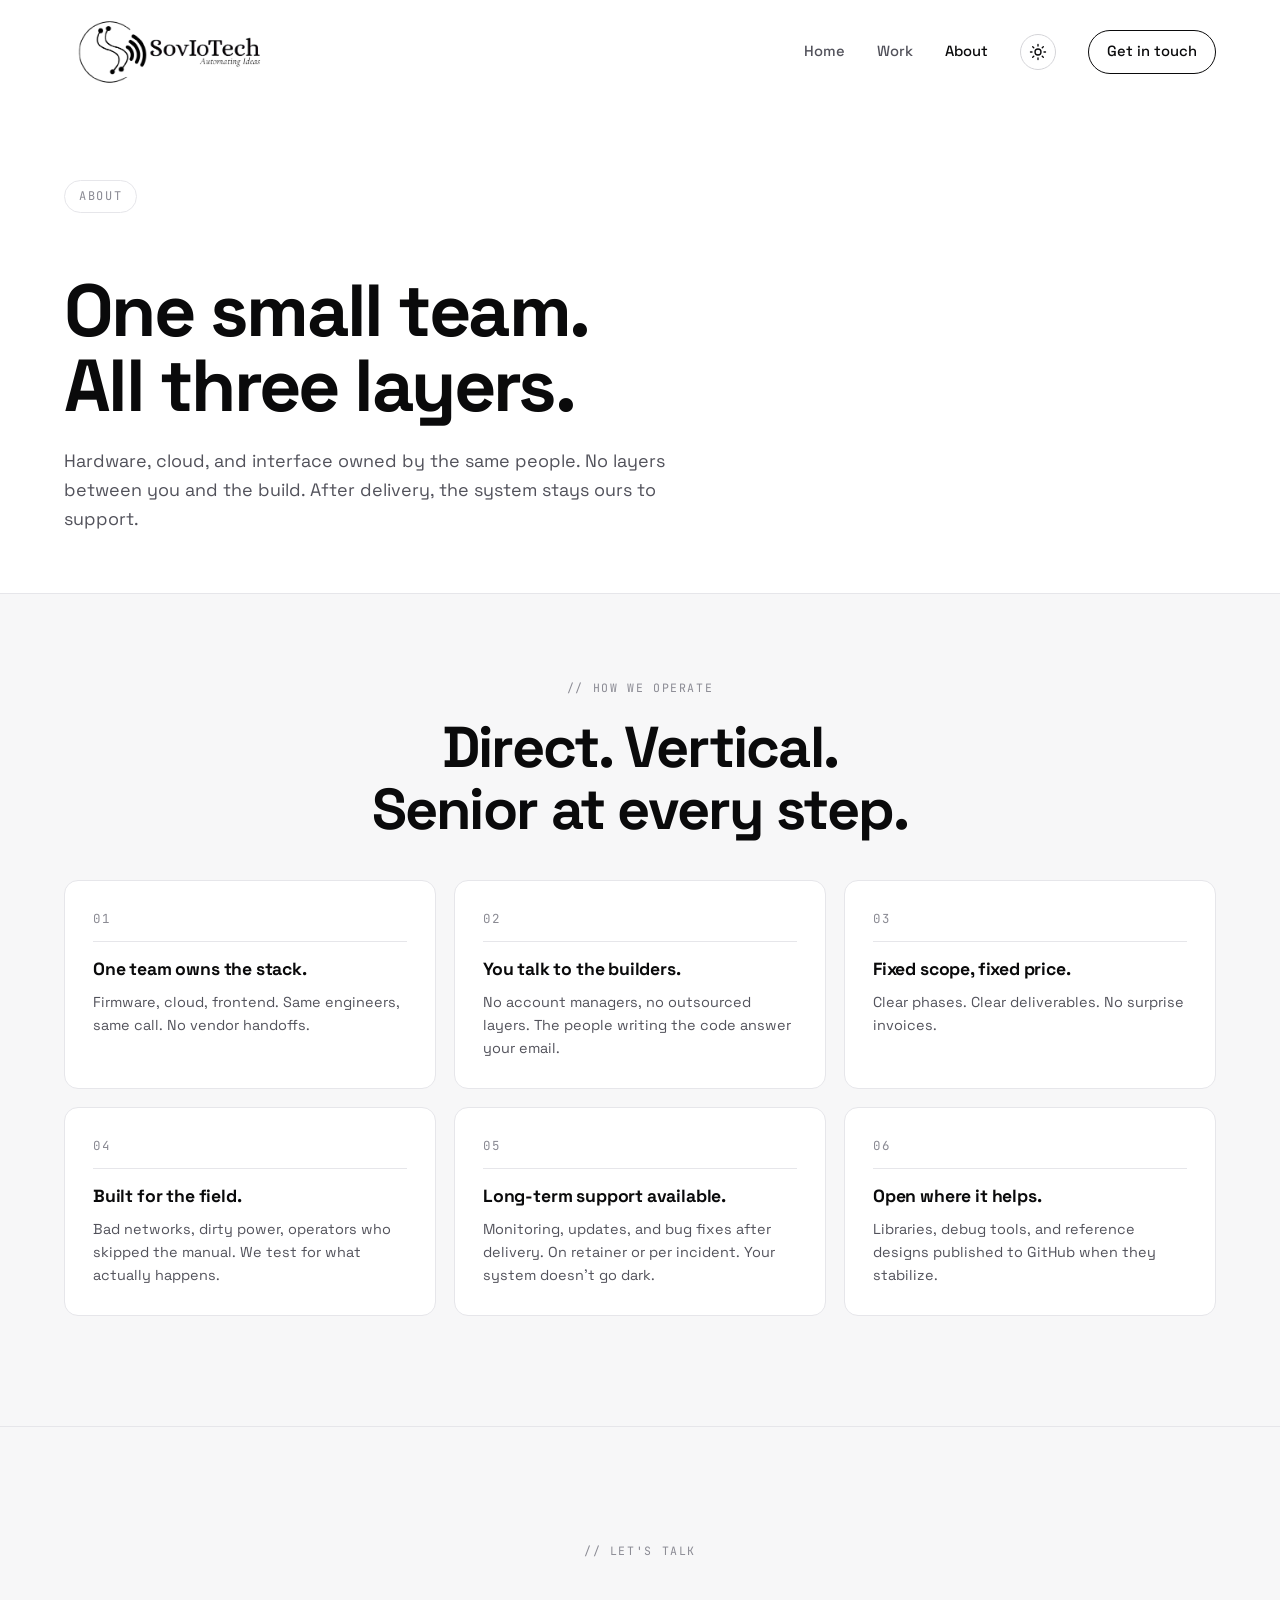
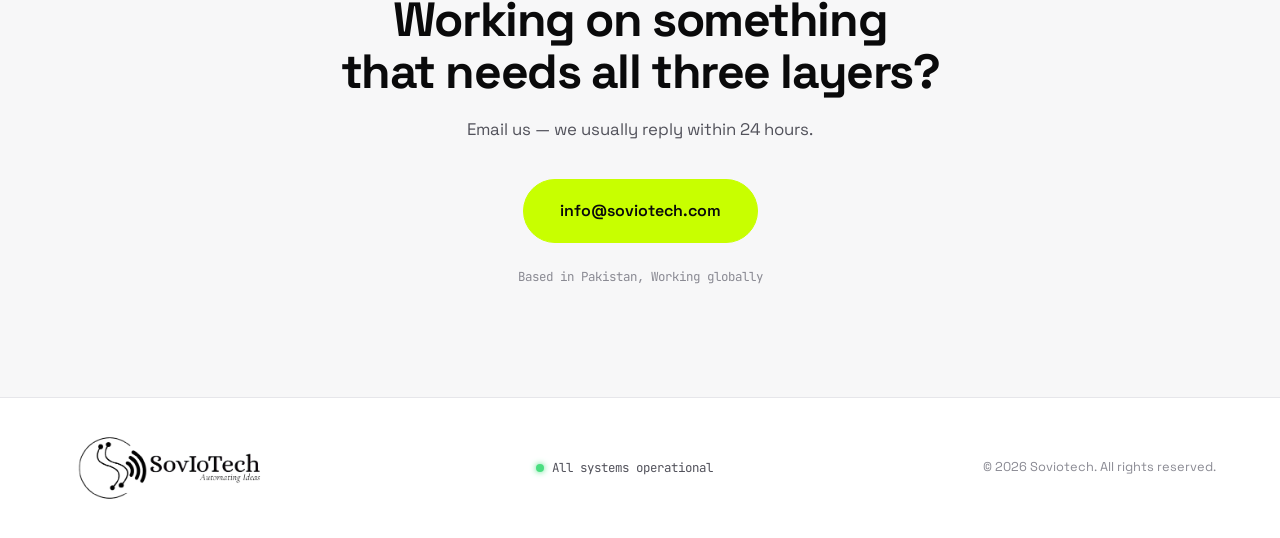
==== commit 56473a1a: "Design review v1 — apply 18 of 20 fixes Hero (1,2,4): center alignment, tighter stat gutters/font, l" ====
--- a/about.html
+++ b/about.html
@@ -148,9 +148,9 @@
       <div class="cta__inner">
         <span class="section-tag">// let's talk</span>
         <h2 class="cta__title">Working on something<br>that needs all three layers?</h2>
-        <p class="cta__sub">Email us. We usually reply same day.</p>
+        <p class="cta__sub">Email us &mdash; we usually reply within 24 hours.</p>
         <div class="cta__actions">
-          <a href="mailto:info@soviotech.com" class="btn btn--primary btn--lg">info@soviotech.com</a>
+          <a href="mailto:info@soviotech.com" class="btn btn--accent btn--lg">info@soviotech.com</a>
         </div>
         <div class="cta__details"><span>Based in Pakistan, Working globally</span></div>
       </div>
--- a/style.css
+++ b/style.css
@@ -16,6 +16,7 @@
   --accent-2:  #303033;
   --accent-dim:rgba(10,10,11,0.04);
   --accent-glow:rgba(10,10,11,0.08);
+  --accent-cta: #c8ff00;
   --blue:      #2563eb;
   --term-bg:   #0c0c0e;
   --term-bg-2: #161618;
@@ -53,21 +54,35 @@
 
 /* DARK THEME OVERRIDE */
 :root[data-theme="dark"] {
-  --bg:        #0a0a0b;
-  --bg-2:      #111113;
-  --bg-3:      #19191d;
+  --bg:        #0e0e10;
+  --bg-2:      #16161a;
+  --bg-3:      #1c1c21;
   --surface:   #111113;
   --border:    #232328;
   --border-2:  #3a3a45;
-  --text:      #f4f4f5;
+  --text:      #e8e6e3;
   --text-2:    #a1a1aa;
   --text-3:    #71717a;
   --accent:    #f4f4f5;
   --accent-2:  #d4d4d8;
   --accent-dim:rgba(244,244,245,0.06);
   --accent-glow:rgba(244,244,245,0.12);
+  --accent-cta: #c8ff00;
   --chrome-bg: #19191d;
   --logo-invert: 1;
+}
+
+:root[data-theme="dark"] .work-card:hover,
+:root[data-theme="dark"] .oss__card:hover,
+:root[data-theme="dark"] .about-member:hover,
+:root[data-theme="dark"] .solution-card:hover {
+  box-shadow: 0 18px 40px -22px rgba(0,0,0,0.6);
+}
+:root[data-theme="dark"] .stack-card {
+  border: 1px solid var(--border);
+  box-shadow:
+    0 40px 100px -28px rgba(0,0,0,0.55),
+    0 12px 32px -12px rgba(0,0,0,0.35);
 }
 
 *, *::before, *::after {
@@ -121,6 +136,7 @@
   border-radius: 4px;
 }
 .btn--magnetic:focus-visible { transform: none !important; }
+.btn--magnetic:hover { transform: none !important; }
 
 /* NAV */
 .nav {
@@ -299,6 +315,16 @@
 .btn--primary:hover { background: var(--bg); color: var(--text); border-color: var(--text); }
 .btn--ghost { background: transparent; color: var(--text); border-color: var(--border-2); }
 .btn--ghost:hover { border-color: var(--text); }
+.btn--accent {
+  background: var(--accent-cta);
+  color: #0a0a0b;
+  border-color: var(--accent-cta);
+}
+.btn--accent:hover {
+  background: transparent;
+  color: var(--accent-cta);
+  border-color: var(--accent-cta);
+}
 .btn--lg { padding: 18px 36px; font-size: 1rem; }
 
 /* HERO */
@@ -316,6 +342,7 @@
   max-width: var(--max-w);
   margin: 0 auto;
   padding: 0 24px;
+  text-align: center;
 }
 .hero__tag {
   display: inline-block;
@@ -346,7 +373,9 @@
 .hero__sub {
   font-size: clamp(1rem, 1.4vw, 1.15rem);
   color: var(--text-2);
-  max-width: 640px;
+  max-width: 720px;
+  margin-left: auto;
+  margin-right: auto;
   margin-bottom: 40px;
   line-height: 1.6;
 }
@@ -354,20 +383,23 @@
   display: flex;
   gap: 14px;
   flex-wrap: wrap;
-  margin-bottom: 72px;
+  justify-content: center;
+  margin-bottom: 44px;
 }
 .hero__stats {
   display: grid;
   grid-template-columns: repeat(3, 1fr);
-  gap: 32px;
-  padding-top: 40px;
+  gap: 20px;
+  padding-top: 28px;
   border-top: 1px solid var(--border);
   max-width: 880px;
+  margin-left: auto;
+  margin-right: auto;
 }
 .hero__stat { display: flex; flex-direction: column; gap: 4px; }
 .hero__stat-num, .hero__stat-artifact {
   font-family: var(--mono);
-  font-size: 2.2rem;
+  font-size: 1.8rem;
   font-weight: 700;
   color: var(--text);
   letter-spacing: -0.03em;
@@ -433,7 +465,7 @@
 
 /* SECTION HEADER */
 section { padding: 110px 0; }
-.section-header { max-width: 760px; margin: 0 auto 64px; text-align: center; }
+.section-header { max-width: 760px; margin: 0 auto 40px; text-align: center; }
 .section-tag {
   display: inline-block;
   font-family: var(--mono);
@@ -444,7 +476,7 @@
   margin-bottom: 18px;
 }
 .section-title {
-  font-size: clamp(2rem, 4vw, 3rem);
+  font-size: clamp(2.4rem, 4.8vw, 3.6rem);
   font-weight: 700;
   letter-spacing: -0.03em;
   line-height: 1.08;
@@ -625,8 +657,8 @@
   transition: opacity 0.35s var(--ease);
 }
 .stack-rail__name {
-  font-size: 1.6rem;
-  font-weight: 700;
+  font-size: clamp(1.8rem, 3.2vw, 2.6rem);
+  font-weight: 800;
   letter-spacing: -0.02em;
   color: var(--text);
   transition: opacity 0.35s var(--ease);
@@ -823,6 +855,15 @@
   transition: all 0.2s var(--ease);
 }
 .project__repo-link:hover { border-color: var(--text); background: var(--text); color: var(--bg); }
+.project__repo-link--primary {
+  background: var(--text);
+  color: var(--bg);
+  border-color: var(--text);
+}
+.project__repo-link--primary:hover {
+  background: transparent;
+  color: var(--text);
+}
 .project__repo-arrow { display: inline-block; transition: transform 0.2s var(--ease); }
 .project__repo-link:hover .project__repo-arrow { transform: translateX(3px); }
 .project__repo-badge {
@@ -1186,9 +1227,9 @@
 }
 .work__filter-btn {
   font-family: var(--font);
-  font-size: 0.85rem;
+  font-size: 0.78rem;
   font-weight: 500;
-  padding: 8px 16px;
+  padding: 6px 13px;
   border-radius: 999px;
   border: 1px solid var(--border-2);
   background: transparent;
@@ -1198,9 +1239,9 @@
 }
 .work__filter-btn:hover { border-color: var(--text); color: var(--text); }
 .work__filter-btn.is-active {
-  background: var(--text);
+  background: var(--text-2);
   color: var(--bg);
-  border-color: var(--text);
+  border-color: var(--text-2);
 }
 
 .work__grid {
@@ -1267,8 +1308,8 @@
 .work-card {
   display: flex;
   flex-direction: column;
-  gap: 12px;
-  padding: 24px;
+  gap: 14px;
+  padding: 26px 24px 22px;
   background: var(--bg);
   border: 1px solid var(--border);
   border-radius: 14px;
@@ -1291,6 +1332,7 @@
   letter-spacing: 0.12em;
   color: var(--text-3);
 }
+body:not([data-filter="all"]) .work-card__cat { display: none; }
 .work-card__github {
   color: var(--text-3);
   transition: color 0.2s var(--ease);
@@ -1323,8 +1365,8 @@
 .work-card__actions {
   display: flex;
   gap: 8px;
-  margin-top: 12px;
-  padding-top: 14px;
+  margin-top: 16px;
+  padding-top: 18px;
   border-top: 1px solid var(--border);
 }
 .work-card__btn {
@@ -1351,7 +1393,7 @@
 /* =============================================
    ABOUT PAGE
    ============================================= */
-.about-team { padding: 80px 0 110px; background: var(--bg); }
+.about-team { padding: 80px 0 110px; background: var(--bg-2); border-top: 1px solid var(--border); }
 .about-team__grid {
   display: grid;
   grid-template-columns: repeat(auto-fill, minmax(300px, 1fr));
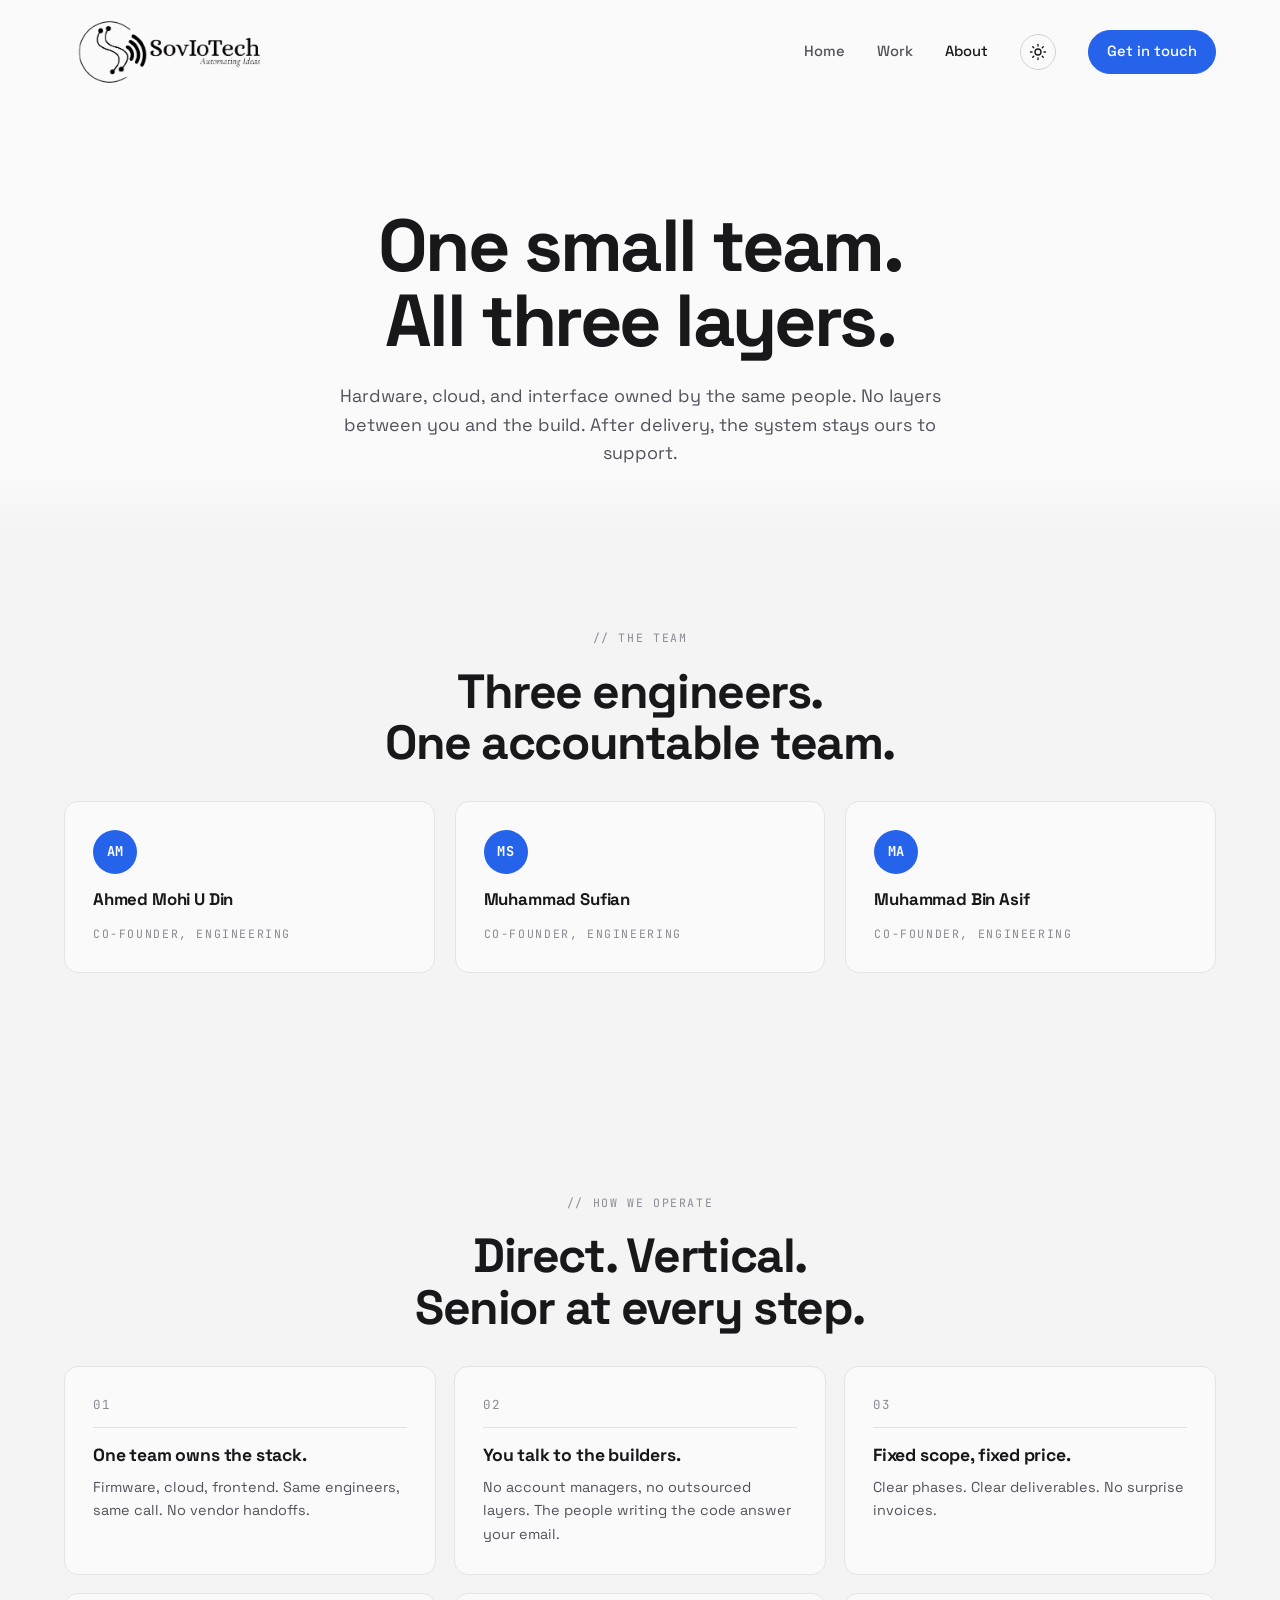
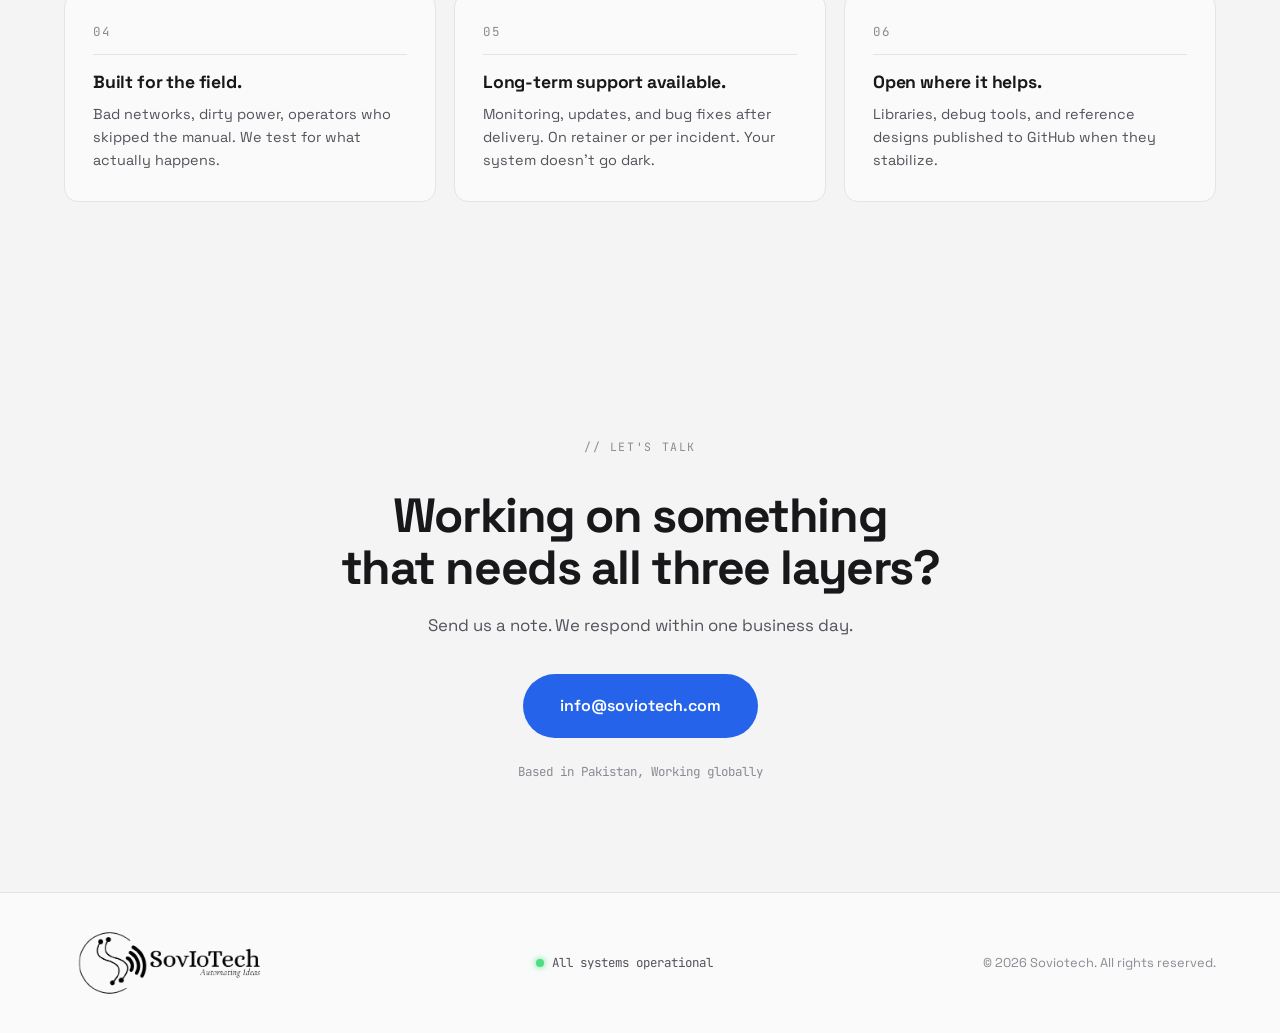
==== commit 0137bf0f: "Design review pass: hero, CTA hierarchy, cards, about, nav auto-hide, dark tokens Hero - Remove "Abo" ====
--- a/about.html
+++ b/about.html
@@ -73,20 +73,19 @@
       </button>
       <div class="nav__links" id="navLinks">
         <a href="/">Home</a>
-        <a href="/work">Work</a>
-        <a href="/about" class="nav__link--active">About</a>
+        <a href="work.html">Work</a>
+        <a href="about.html" class="nav__link--active">About</a>
         <button type="button" class="theme-toggle" id="themeToggle" aria-label="Toggle theme">
           <svg viewBox="0 0 24 24" width="18" height="18" fill="none" stroke="currentColor" stroke-width="1.8" stroke-linecap="round" stroke-linejoin="round"><circle cx="12" cy="12" r="4"/><path d="M12 2v2M12 20v2M4.93 4.93l1.41 1.41M17.66 17.66l1.41 1.41M2 12h2M20 12h2M4.93 19.07l1.41-1.41M17.66 6.34l1.41-1.41"/></svg>
         </button>
-        <a href="/#contact" class="nav__cta">Get in touch</a>
+        <a href="mailto:info@soviotech.com" class="nav__cta">Get in touch</a>
       </div>
     </div>
   </nav>
 
   <!-- HERO -->
-  <header class="work-hero" id="main">
-    <div class="container">
-      <div class="hero__tag">About</div>
+  <header class="work-hero work-hero--center" id="main">
+    <div class="container">
       <h1 class="work-hero__title">One small team.<br>All three layers.</h1>
       <p class="work-hero__sub">
         Hardware, cloud, and interface owned by the same people. No layers between you and the build. After delivery, the system stays ours to support.
@@ -94,6 +93,34 @@
     </div>
   </header>
 
+  <!-- TEAM -->
+  <section class="about-team about-team--people" id="team">
+    <div class="container">
+      <div class="section-header">
+        <span class="section-tag">// the team</span>
+        <h2 class="section-title">Three engineers.<br>One accountable team.</h2>
+      </div>
+
+      <div class="team-grid">
+        <article class="team-card">
+          <div class="team-card__initials">AM</div>
+          <h3 class="team-card__name">Ahmed Mohi U Din</h3>
+          <p class="team-card__role">Co-founder, Engineering</p>
+        </article>
+        <article class="team-card">
+          <div class="team-card__initials">MS</div>
+          <h3 class="team-card__name">Muhammad Sufian</h3>
+          <p class="team-card__role">Co-founder, Engineering</p>
+        </article>
+        <article class="team-card">
+          <div class="team-card__initials">MA</div>
+          <h3 class="team-card__name">Muhammad Bin Asif</h3>
+          <p class="team-card__role">Co-founder, Engineering</p>
+        </article>
+      </div>
+    </div>
+  </section>
+
   <!-- HOW WE OPERATE -->
   <section class="about-team" id="model">
     <div class="container">
@@ -148,9 +175,9 @@
       <div class="cta__inner">
         <span class="section-tag">// let's talk</span>
         <h2 class="cta__title">Working on something<br>that needs all three layers?</h2>
-        <p class="cta__sub">Email us &mdash; we usually reply within 24 hours.</p>
+        <p class="cta__sub">Send us a note. We respond within one business day.</p>
         <div class="cta__actions">
-          <a href="mailto:info@soviotech.com" class="btn btn--accent btn--lg">info@soviotech.com</a>
+          <a href="mailto:info@soviotech.com" class="btn btn--primary btn--lg">info@soviotech.com</a>
         </div>
         <div class="cta__details"><span>Based in Pakistan, Working globally</span></div>
       </div>
--- a/style.css
+++ b/style.css
@@ -3,21 +3,24 @@
    ============================================= */
 
 :root {
-  --bg:        #ffffff;
-  --bg-2:      #f7f7f8;
-  --bg-3:      #f0f0f1;
-  --surface:   #ffffff;
-  --border:    #e6e6ea;
-  --border-2:  #d4d4d8;
-  --text:      #0a0a0b;
+  /* ponytail: swapped pure #fff / #000 for softened shades — reviewer flagged pure
+     polar contrast as eye strain. Same brand feel, less harshness at scale. */
+  --bg:        #fafafa;
+  --bg-2:      #f4f4f5;
+  --bg-3:      #ececee;
+  --surface:   #fafafa;
+  --border:    #e4e4e7;
+  --border-2:  #d0d0d5;
+  --text:      #18181b;
   --text-2:    #52525b;
   --text-3:    #8a8a93;
   --accent:    #0a0a0b;
   --accent-2:  #303033;
   --accent-dim:rgba(10,10,11,0.04);
   --accent-glow:rgba(10,10,11,0.08);
-  --accent-cta: #c8ff00;
   --blue:      #2563eb;
+  --cta:       #2563eb;
+  --cta-hover: #1d4ed8;
   --term-bg:   #0c0c0e;
   --term-bg-2: #161618;
   --term-border: #232328;
@@ -54,35 +57,24 @@
 
 /* DARK THEME OVERRIDE */
 :root[data-theme="dark"] {
-  --bg:        #0e0e10;
-  --bg-2:      #16161a;
-  --bg-3:      #1c1c21;
-  --surface:   #111113;
-  --border:    #232328;
-  --border-2:  #3a3a45;
-  --text:      #e8e6e3;
+  --cta:       #3d5fb0;
+  --cta-hover: #4d75d1;
+  /* Dark: softer surface than pure black, borders tuned to be visible against bg */
+  --bg:        #131316;
+  --bg-2:      #191921;
+  --bg-3:      #22222b;
+  --surface:   #191921;
+  --border:    #2f2f38;
+  --border-2:  #40404b;
+  --text:      #e8e8ec;
   --text-2:    #a1a1aa;
   --text-3:    #71717a;
   --accent:    #f4f4f5;
   --accent-2:  #d4d4d8;
   --accent-dim:rgba(244,244,245,0.06);
   --accent-glow:rgba(244,244,245,0.12);
-  --accent-cta: #c8ff00;
   --chrome-bg: #19191d;
   --logo-invert: 1;
-}
-
-:root[data-theme="dark"] .work-card:hover,
-:root[data-theme="dark"] .oss__card:hover,
-:root[data-theme="dark"] .about-member:hover,
-:root[data-theme="dark"] .solution-card:hover {
-  box-shadow: 0 18px 40px -22px rgba(0,0,0,0.6);
-}
-:root[data-theme="dark"] .stack-card {
-  border: 1px solid var(--border);
-  box-shadow:
-    0 40px 100px -28px rgba(0,0,0,0.55),
-    0 12px 32px -12px rgba(0,0,0,0.35);
 }
 
 *, *::before, *::after {
@@ -136,7 +128,6 @@
   border-radius: 4px;
 }
 .btn--magnetic:focus-visible { transform: none !important; }
-.btn--magnetic:hover { transform: none !important; }
 
 /* NAV */
 .nav {
@@ -144,7 +135,8 @@
   top: 0; left: 0; right: 0;
   z-index: 100;
   padding: 18px 0;
-  transition: all 0.4s var(--ease);
+  /* opacity gets a longer curve so the fade feels gradual, not snappy */
+  transition: background 0.4s var(--ease), padding 0.4s var(--ease), opacity 0.9s ease-out;
 }
 .nav--scrolled {
   background: color-mix(in srgb, var(--bg) 78%, transparent);
@@ -153,7 +145,8 @@
   padding: 10px 0;
   border-bottom: 1px solid var(--border);
 }
-.nav--hidden { transform: translateY(-100%); }
+/* Dim + fade out instead of snap-slide up — reads as receding, not disappearing */
+.nav--hidden { opacity: 0; pointer-events: none; }
 
 .nav__inner {
   max-width: var(--max-w);
@@ -191,14 +184,20 @@
   transition: color 0.2s var(--ease);
 }
 .nav__links a:hover { color: var(--text); }
+/* ponytail: match the bottom contact CTA — same colour, same behaviour */
 .nav__cta {
-  border: 1px solid var(--text);
+  background: var(--cta);
+  border: 1px solid var(--cta);
   padding: 9px 18px;
   border-radius: 999px;
-  color: var(--text) !important;
-  transition: all 0.25s var(--ease);
-}
-.nav__cta:hover { background: var(--text); color: var(--bg) !important; }
+  color: #fff !important;
+  transition: background 0.2s var(--ease), border-color 0.2s var(--ease), box-shadow 0.25s var(--ease);
+}
+.nav__cta:hover {
+  background: var(--cta-hover);
+  border-color: var(--cta-hover);
+  box-shadow: 0 0 0 6px color-mix(in srgb, var(--cta) 18%, transparent);
+}
 
 .theme-toggle {
   display: inline-flex;
@@ -311,26 +310,32 @@
   transition: all 0.25s var(--ease);
   white-space: nowrap;
 }
-.btn--primary { background: var(--text); color: var(--bg); }
-.btn--primary:hover { background: var(--bg); color: var(--text); border-color: var(--text); }
+/* CTA hierarchy: primary=highlight color, secondary=solid black/white, ghost=hollow.
+   All three share the same hover behaviour: darker shade + subtle lift, no fill-inversion. */
+.btn--primary, .btn--secondary, .btn--ghost {
+  transition: background 0.2s var(--ease), color 0.2s var(--ease),
+              border-color 0.2s var(--ease), box-shadow 0.25s var(--ease);
+}
+/* ponytail: no lift on hover — reviewer flagged combined color+displacement as "chatty" */
+
+.btn--primary   { background: var(--cta); color: #fff; }
+/* Primary gets a soft glow-ring on hover — distinctive from secondary's plain darken */
+.btn--primary:hover {
+  background: var(--cta-hover);
+  box-shadow: 0 0 0 6px color-mix(in srgb, var(--cta) 18%, transparent);
+}
+
+.btn--secondary { background: var(--text); color: var(--bg); }
+.btn--secondary:hover { background: var(--text-2); }
+
 .btn--ghost { background: transparent; color: var(--text); border-color: var(--border-2); }
-.btn--ghost:hover { border-color: var(--text); }
-.btn--accent {
-  background: var(--accent-cta);
-  color: #0a0a0b;
-  border-color: var(--accent-cta);
-}
-.btn--accent:hover {
-  background: transparent;
-  color: var(--accent-cta);
-  border-color: var(--accent-cta);
-}
+.btn--ghost:hover { border-color: var(--text); background: var(--accent-dim); }
 .btn--lg { padding: 18px 36px; font-size: 1rem; }
 
 /* HERO */
 .hero {
   position: relative;
-  padding: 160px 0 100px;
+  padding: 130px 0 100px;      /* +25px more top → title starts lower */
   overflow: hidden;
   background: var(--bg);
 }
@@ -344,6 +349,8 @@
   padding: 0 24px;
   text-align: center;
 }
+.hero__sub, .hero__stats { margin-left: auto; margin-right: auto; }
+.hero__actions { justify-content: center; }
 .hero__tag {
   display: inline-block;
   font-family: var(--mono);
@@ -364,18 +371,17 @@
   margin-bottom: 28px;
   color: var(--text);
 }
+/* Highlight — same accent as CTAs so the rotating phrase reads as intentional in both themes */
 .hero__title-accent {
   display: inline-block;
-  color: var(--text-3);
+  color: var(--cta);
   transition: opacity 0.4s var(--ease), transform 0.4s var(--ease);
 }
 .hero__title-accent--out { opacity: 0; transform: translateY(-8px); }
 .hero__sub {
   font-size: clamp(1rem, 1.4vw, 1.15rem);
   color: var(--text-2);
-  max-width: 720px;
-  margin-left: auto;
-  margin-right: auto;
+  max-width: 640px;
   margin-bottom: 40px;
   line-height: 1.6;
 }
@@ -383,23 +389,20 @@
   display: flex;
   gap: 14px;
   flex-wrap: wrap;
-  justify-content: center;
-  margin-bottom: 44px;
+  margin-bottom: 50px;         /* keep original: gutter position depends on this */
 }
 .hero__stats {
   display: grid;
   grid-template-columns: repeat(3, 1fr);
-  gap: 20px;
-  padding-top: 28px;
+  gap: 32px;
+  padding-top: 40px;
   border-top: 1px solid var(--border);
   max-width: 880px;
-  margin-left: auto;
-  margin-right: auto;
-}
-.hero__stat { display: flex; flex-direction: column; gap: 4px; }
+}
+.hero__stat { display: flex; flex-direction: column; gap: 4px; align-items: center; font-variant-numeric: tabular-nums; }
 .hero__stat-num, .hero__stat-artifact {
   font-family: var(--mono);
-  font-size: 1.8rem;
+  font-size: 2.2rem;
   font-weight: 700;
   color: var(--text);
   letter-spacing: -0.03em;
@@ -465,7 +468,7 @@
 
 /* SECTION HEADER */
 section { padding: 110px 0; }
-.section-header { max-width: 760px; margin: 0 auto 40px; text-align: center; }
+.section-header { max-width: 760px; margin: 0 auto 32px; text-align: center; }
 .section-tag {
   display: inline-block;
   font-family: var(--mono);
@@ -476,12 +479,13 @@
   margin-bottom: 18px;
 }
 .section-title {
-  font-size: clamp(2.4rem, 4.8vw, 3.6rem);
+  font-size: clamp(2rem, 4vw, 3rem);
   font-weight: 700;
   letter-spacing: -0.03em;
   line-height: 1.08;
   color: var(--text);
   margin-bottom: 18px;
+  text-wrap: balance;
 }
 .section-sub { font-size: 1.05rem; color: var(--text-2); line-height: 1.6; }
 
@@ -630,7 +634,7 @@
   background: var(--bg-2);
   border-top: 1px solid var(--border);
   border-bottom: 1px solid var(--border);
-  padding: 110px 0 60px;
+  padding: 48px 0 60px;
 }
 
 .stack-rail {
@@ -639,12 +643,29 @@
 }
 .stack-rail__title {
   position: absolute;
-  top: 50%;
+  top: 22%;
   left: 6vw;
-  transform: translateY(-50%);
   z-index: 200;
   pointer-events: none;
-  max-width: 22vw;
+  max-width: min(28vw, 380px);
+  text-align: left;
+}
+.stack-rail__title .section-tag { display: inline-block; margin-bottom: 14px; }
+.stack-rail__title .section-title {
+  font-size: clamp(1.5rem, 2.6vw, 2.2rem);
+  line-height: 1.08;
+  margin-bottom: 12px;
+}
+.stack-rail__title .section-sub {
+  font-size: 0.9rem;
+  color: var(--text-2);
+  line-height: 1.5;
+  margin: 0;
+}
+.stack-rail__divider {
+  border: 0;
+  border-top: 1px solid var(--border);
+  margin: 48px 0 26px;
 }
 .stack-rail__name { font-size: clamp(1.4rem, 2.6vw, 2.2rem); }
 .stack-rail__date {
@@ -657,12 +678,12 @@
   transition: opacity 0.35s var(--ease);
 }
 .stack-rail__name {
-  font-size: clamp(1.8rem, 3.2vw, 2.6rem);
+  font-size: clamp(1.8rem, 2.4vw, 2.4rem);
   font-weight: 800;
-  letter-spacing: -0.02em;
+  letter-spacing: -0.03em;
   color: var(--text);
   transition: opacity 0.35s var(--ease);
-  line-height: 1.15;
+  line-height: 1.05;
 }
 .stack-rail__title.swapping .stack-rail__date,
 .stack-rail__title.swapping .stack-rail__name { opacity: 0; }
@@ -696,10 +717,10 @@
 }
 .stack-card {
   position: absolute;
-  top: 50%;
+  top: 56%;
   left: 64%;
   width: min(62vw, 1020px);
-  height: 72vh;
+  height: 82vh;
   transform: translate(-50%, -50%);
   will-change: transform, opacity;
   background: var(--bg);
@@ -773,7 +794,10 @@
   flex-direction: column;
   min-height: 0;
 }
-.stack-card .project__title { font-size: 1.3rem; }
+.stack-card .project__title { font-size: 1.3rem; margin-bottom: 14px; }
+.stack-card .project__info { justify-content: space-between; gap: 14px; }
+.stack-card .project__repo { margin-top: 0; padding-top: 0; }
+.stack-card .project__stack { margin-top: 4px; margin-bottom: 8px; }
 .stack-card__visual {
   display: flex;
   align-items: stretch;
@@ -855,17 +879,20 @@
   transition: all 0.2s var(--ease);
 }
 .project__repo-link:hover { border-color: var(--text); background: var(--text); color: var(--bg); }
-.project__repo-link--primary {
-  background: var(--text);
-  color: var(--bg);
-  border-color: var(--text);
-}
-.project__repo-link--primary:hover {
-  background: transparent;
-  color: var(--text);
-}
 .project__repo-arrow { display: inline-block; transition: transform 0.2s var(--ease); }
 .project__repo-link:hover .project__repo-arrow { transform: translateX(3px); }
+
+/* Case-study link = primary CTA. Repo link stays as the ghost/secondary. */
+.project__repo-link--primary {
+  background: var(--cta);
+  border-color: var(--cta);
+  color: #fff;
+}
+.project__repo-link--primary:hover {
+  background: var(--cta-hover);
+  border-color: var(--cta-hover);
+  color: #fff;
+}
 .project__repo-badge {
   display: inline-flex;
   align-items: center;
@@ -1215,6 +1242,61 @@
   line-height: 1.6;
 }
 
+/* Centered variant — mirrors the home hero composition */
+.work-hero--center { text-align: center; }
+.work-hero--center .work-hero__title { text-wrap: balance; }
+.work-hero--center .work-hero__sub { margin-left: auto; margin-right: auto; }
+
+/* Team grid — clean 3-card row with initials avatars */
+.team-grid {
+  display: grid;
+  grid-template-columns: repeat(auto-fit, minmax(240px, 1fr));
+  gap: 20px;
+}
+.team-card {
+  display: flex;
+  flex-direction: column;
+  align-items: flex-start;
+  gap: 12px;
+  padding: 28px;
+  background: var(--bg);
+  border: 1px solid var(--border);
+  border-radius: 14px;
+  transition: border-color 0.2s var(--ease), transform 0.2s var(--ease), box-shadow 0.25s var(--ease);
+}
+.team-card:hover {
+  border-color: var(--text);
+  transform: translateY(-2px);
+  box-shadow: 0 18px 40px -22px rgba(0,0,0,0.15);
+}
+.team-card__initials {
+  width: 44px;
+  height: 44px;
+  border-radius: 50%;
+  display: inline-flex;
+  align-items: center;
+  justify-content: center;
+  background: var(--cta);
+  color: #fff;
+  font-family: var(--mono);
+  font-weight: 700;
+  font-size: 0.85rem;
+  letter-spacing: 0.02em;
+}
+.team-card__name {
+  font-size: 1.05rem;
+  font-weight: 700;
+  letter-spacing: -0.01em;
+  color: var(--text);
+}
+.team-card__role {
+  font-family: var(--mono);
+  font-size: 0.72rem;
+  letter-spacing: 0.14em;
+  text-transform: uppercase;
+  color: var(--text-3);
+}
+
 .work-section { padding: 60px 0 110px; background: var(--bg); }
 
 .work__filter {
@@ -1227,9 +1309,9 @@
 }
 .work__filter-btn {
   font-family: var(--font);
-  font-size: 0.78rem;
+  font-size: 0.85rem;
   font-weight: 500;
-  padding: 6px 13px;
+  padding: 8px 16px;
   border-radius: 999px;
   border: 1px solid var(--border-2);
   background: transparent;
@@ -1238,15 +1320,19 @@
   transition: all 0.2s var(--ease);
 }
 .work__filter-btn:hover { border-color: var(--text); color: var(--text); }
+/* Filters are navigation, not a CTA. Active state stays subdued so the Case-study
+   button remains the loudest thing on the card. */
 .work__filter-btn.is-active {
-  background: var(--text-2);
-  color: var(--bg);
-  border-color: var(--text-2);
+  background: var(--bg-3);
+  color: var(--text);
+  border-color: var(--bg-3);
+  font-weight: 600;
 }
 
 .work__grid {
   display: grid;
   grid-template-columns: repeat(auto-fill, minmax(320px, 1fr));
+  align-items: start;               /* natural card heights, no dead space in short ones */
   gap: 18px;
   transition: opacity 0.22s var(--ease), transform 0.32s var(--ease);
 }
@@ -1308,13 +1394,16 @@
 .work-card {
   display: flex;
   flex-direction: column;
-  gap: 14px;
-  padding: 26px 24px 22px;
+  gap: 16px;                 /* base vertical rhythm — 8-scale */
+  padding: 28px;             /* concentric radius: inner content ~14px from edge */
   background: var(--bg);
   border: 1px solid var(--border);
   border-radius: 14px;
   transition: all 0.25s var(--ease);
 }
+/* Overrides for tighter/looser spots than the base gap. */
+.work-card__title  + .work-card__tagline { margin-top: -8px; }  /* title↔tagline: same block */
+.work-card__tags   { margin-top: 4px; }                          /* small break before chips */
 .work-card:hover {
   border-color: var(--text);
   transform: translateY(-3px);
@@ -1325,14 +1414,7 @@
   align-items: center;
   justify-content: space-between;
 }
-.work-card__cat {
-  font-family: var(--mono);
-  font-size: 0.7rem;
-  text-transform: uppercase;
-  letter-spacing: 0.12em;
-  color: var(--text-3);
-}
-body:not([data-filter="all"]) .work-card__cat { display: none; }
+.work-card__cat { display: none; }
 .work-card__github {
   color: var(--text-3);
   transition: color 0.2s var(--ease);
@@ -1350,9 +1432,8 @@
   font-size: 0.88rem;
   color: var(--text-2);
   line-height: 1.55;
-  flex: 1;
-}
-.work-card__tags { display: flex; flex-wrap: wrap; gap: 6px; margin-top: 2px; }
+}
+.work-card__tags { display: flex; flex-wrap: wrap; gap: 6px; }
 .work-card__tags span {
   font-family: var(--mono);
   font-size: 0.68rem;
@@ -1365,8 +1446,8 @@
 .work-card__actions {
   display: flex;
   gap: 8px;
-  margin-top: 16px;
-  padding-top: 18px;
+  margin-top: 8px;           /* rhythm: bigger break before actions */
+  padding-top: 20px;
   border-top: 1px solid var(--border);
 }
 .work-card__btn {
@@ -1383,17 +1464,45 @@
 }
 .work-card__btn--ghost { color: var(--text-2); background: transparent; }
 .work-card__btn--ghost:hover { color: var(--text); border-color: var(--text); }
+/* Match the home carousel: case-study CTA uses the site --cta highlight color */
 .work-card__btn--primary {
-  background: var(--text);
-  color: var(--bg);
-  border-color: var(--text);
-}
-.work-card__btn--primary:hover { background: var(--bg); color: var(--text); }
+  background: var(--cta);
+  color: #fff;
+  border-color: var(--cta);
+}
+.work-card__btn--primary:hover {
+  background: var(--cta-hover);
+  border-color: var(--cta-hover);
+  box-shadow: 0 0 0 6px color-mix(in srgb, var(--cta) 18%, transparent);
+}
 
 /* =============================================
    ABOUT PAGE
    ============================================= */
-.about-team { padding: 80px 0 110px; background: var(--bg-2); border-top: 1px solid var(--border); }
+/* Visually isolate the section without a hard hairline seam.
+   The transition into --bg-2 happens over 40px via a top gradient, so the change
+   reads as a mood shift rather than a stapled edge. Same treatment on the bottom. */
+.about-team {
+  position: relative;
+  padding: 96px 0 120px;
+  background: var(--bg-2);
+}
+.about-team::before,
+.about-team::after {
+  content: "";
+  position: absolute;
+  left: 0; right: 0;
+  height: 48px;
+  pointer-events: none;
+}
+.about-team::before {
+  top: -48px;
+  background: linear-gradient(to bottom, transparent, var(--bg-2));
+}
+.about-team::after {
+  bottom: -48px;
+  background: linear-gradient(to top, transparent, var(--bg-2));
+}
 .about-team__grid {
   display: grid;
   grid-template-columns: repeat(auto-fill, minmax(300px, 1fr));
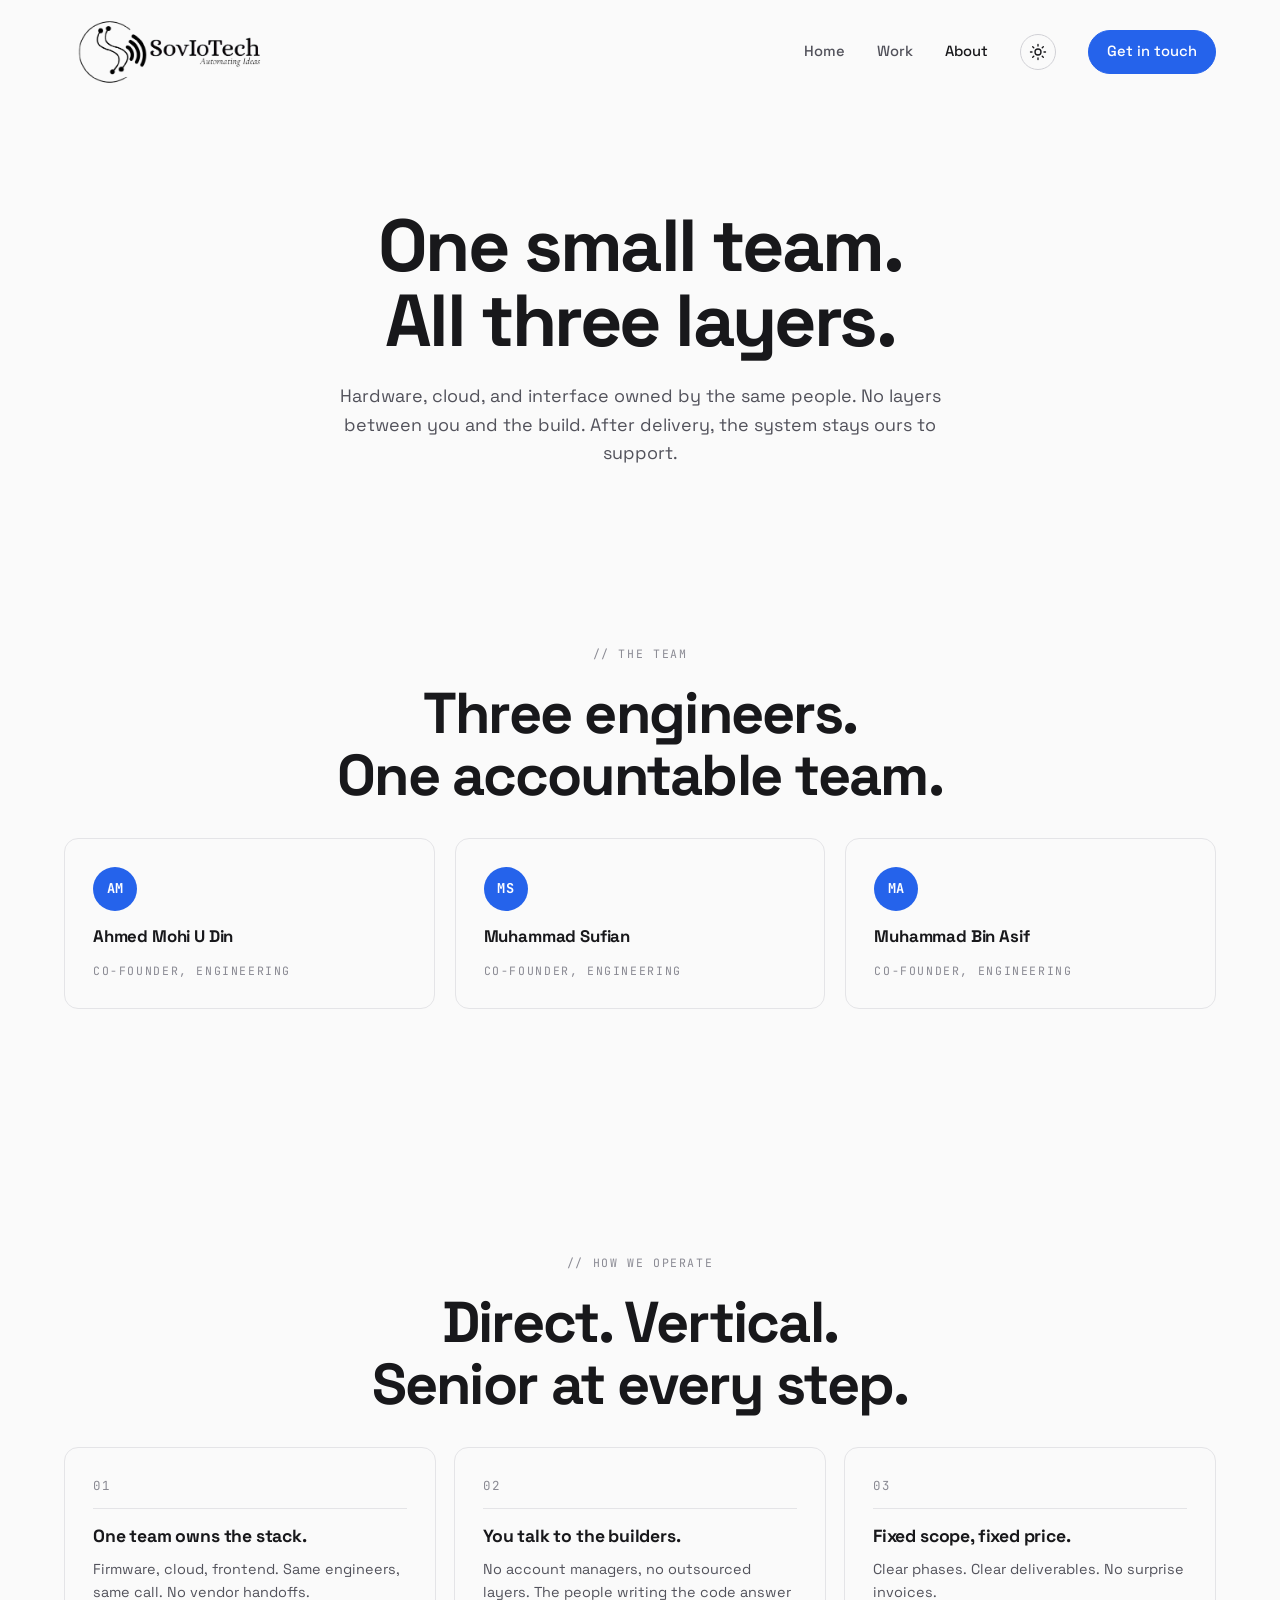
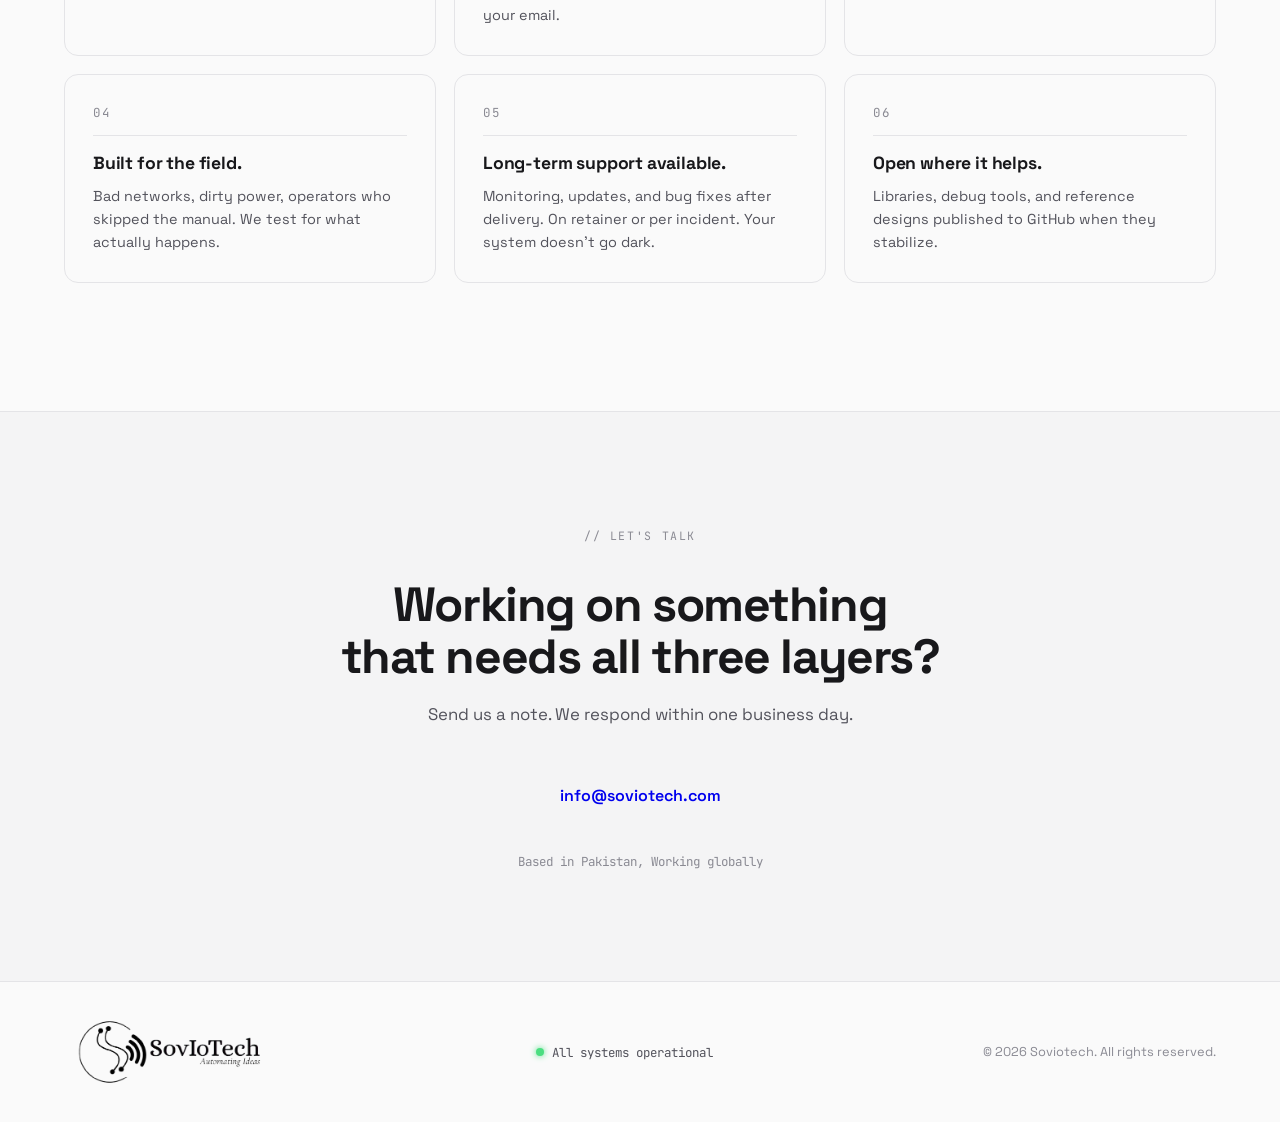
==== commit 42bd2786: "Merge master; keep our design-review pass on conflicts (this branch is the redo)" ====
--- a/about.html
+++ b/about.html
@@ -177,7 +177,7 @@
         <h2 class="cta__title">Working on something<br>that needs all three layers?</h2>
         <p class="cta__sub">Send us a note. We respond within one business day.</p>
         <div class="cta__actions">
-          <a href="mailto:info@soviotech.com" class="btn btn--primary btn--lg">info@soviotech.com</a>
+          <a href="mailto:info@soviotech.com" class="btn btn--accent btn--lg">info@soviotech.com</a>
         </div>
         <div class="cta__details"><span>Based in Pakistan, Working globally</span></div>
       </div>
--- a/style.css
+++ b/style.css
@@ -18,6 +18,7 @@
   --accent-2:  #303033;
   --accent-dim:rgba(10,10,11,0.04);
   --accent-glow:rgba(10,10,11,0.08);
+  --accent-cta: #c8ff00;
   --blue:      #2563eb;
   --cta:       #2563eb;
   --cta-hover: #1d4ed8;
@@ -73,8 +74,22 @@
   --accent-2:  #d4d4d8;
   --accent-dim:rgba(244,244,245,0.06);
   --accent-glow:rgba(244,244,245,0.12);
+  --accent-cta: #c8ff00;
   --chrome-bg: #19191d;
   --logo-invert: 1;
+}
+
+:root[data-theme="dark"] .work-card:hover,
+:root[data-theme="dark"] .oss__card:hover,
+:root[data-theme="dark"] .about-member:hover,
+:root[data-theme="dark"] .solution-card:hover {
+  box-shadow: 0 18px 40px -22px rgba(0,0,0,0.6);
+}
+:root[data-theme="dark"] .stack-card {
+  border: 1px solid var(--border);
+  box-shadow:
+    0 40px 100px -28px rgba(0,0,0,0.55),
+    0 12px 32px -12px rgba(0,0,0,0.35);
 }
 
 *, *::before, *::after {
@@ -128,6 +143,7 @@
   border-radius: 4px;
 }
 .btn--magnetic:focus-visible { transform: none !important; }
+.btn--magnetic:hover { transform: none !important; }
 
 /* NAV */
 .nav {
@@ -354,21 +370,21 @@
 .hero__tag {
   display: inline-block;
   font-family: var(--mono);
-  font-size: 0.75rem;
+  font-size: 0.72rem;
   color: var(--text-3);
   letter-spacing: 0.14em;
   text-transform: uppercase;
-  padding: 6px 14px;
+  padding: 5px 12px;
   border: 1px solid var(--border);
   border-radius: 999px;
-  margin-bottom: 32px;
+  margin-bottom: 18px;
 }
 .hero__title {
-  font-size: clamp(2.6rem, 6vw, 4.6rem);
+  font-size: clamp(1.9rem, 4vw, 3rem);
   font-weight: 700;
   letter-spacing: -0.035em;
-  line-height: 1.02;
-  margin-bottom: 28px;
+  line-height: 1.05;
+  margin-bottom: 14px;
   color: var(--text);
 }
 /* Highlight — same accent as CTAs so the rotating phrase reads as intentional in both themes */
@@ -379,30 +395,34 @@
 }
 .hero__title-accent--out { opacity: 0; transform: translateY(-8px); }
 .hero__sub {
-  font-size: clamp(1rem, 1.4vw, 1.15rem);
+  font-size: clamp(0.9rem, 1.1vw, 1rem);
   color: var(--text-2);
-  max-width: 640px;
-  margin-bottom: 40px;
-  line-height: 1.6;
+  max-width: 620px;
+  margin-left: auto;
+  margin-right: auto;
+  margin-bottom: 18px;
+  line-height: 1.5;
 }
 .hero__actions {
   display: flex;
-  gap: 14px;
+  gap: 12px;
   flex-wrap: wrap;
   margin-bottom: 50px;         /* keep original: gutter position depends on this */
 }
 .hero__stats {
   display: grid;
   grid-template-columns: repeat(3, 1fr);
-  gap: 32px;
-  padding-top: 40px;
+  gap: 16px;
+  padding-top: 14px;
   border-top: 1px solid var(--border);
   max-width: 880px;
+  margin-left: auto;
+  margin-right: auto;
 }
 .hero__stat { display: flex; flex-direction: column; gap: 4px; align-items: center; font-variant-numeric: tabular-nums; }
 .hero__stat-num, .hero__stat-artifact {
   font-family: var(--mono);
-  font-size: 2.2rem;
+  font-size: 1.8rem;
   font-weight: 700;
   color: var(--text);
   letter-spacing: -0.03em;
@@ -479,7 +499,7 @@
   margin-bottom: 18px;
 }
 .section-title {
-  font-size: clamp(2rem, 4vw, 3rem);
+  font-size: clamp(2.4rem, 4.8vw, 3.6rem);
   font-weight: 700;
   letter-spacing: -0.03em;
   line-height: 1.08;
@@ -879,6 +899,15 @@
   transition: all 0.2s var(--ease);
 }
 .project__repo-link:hover { border-color: var(--text); background: var(--text); color: var(--bg); }
+.project__repo-link--primary {
+  background: var(--text);
+  color: var(--bg);
+  border-color: var(--text);
+}
+.project__repo-link--primary:hover {
+  background: transparent;
+  color: var(--text);
+}
 .project__repo-arrow { display: inline-block; transition: transform 0.2s var(--ease); }
 .project__repo-link:hover .project__repo-arrow { transform: translateX(3px); }
 
@@ -1309,9 +1338,9 @@
 }
 .work__filter-btn {
   font-family: var(--font);
-  font-size: 0.85rem;
+  font-size: 0.78rem;
   font-weight: 500;
-  padding: 8px 16px;
+  padding: 6px 13px;
   border-radius: 999px;
   border: 1px solid var(--border-2);
   background: transparent;
@@ -1479,29 +1508,10 @@
 /* =============================================
    ABOUT PAGE
    ============================================= */
-/* Visually isolate the section without a hard hairline seam.
-   The transition into --bg-2 happens over 40px via a top gradient, so the change
-   reads as a mood shift rather than a stapled edge. Same treatment on the bottom. */
+/* No background swap — sections stay on the same surface. Separation comes
+   from vertical rhythm + the "// the team" eyebrow. Zero seam possible. */
 .about-team {
-  position: relative;
-  padding: 96px 0 120px;
-  background: var(--bg-2);
-}
-.about-team::before,
-.about-team::after {
-  content: "";
-  position: absolute;
-  left: 0; right: 0;
-  height: 48px;
-  pointer-events: none;
-}
-.about-team::before {
-  top: -48px;
-  background: linear-gradient(to bottom, transparent, var(--bg-2));
-}
-.about-team::after {
-  bottom: -48px;
-  background: linear-gradient(to top, transparent, var(--bg-2));
+  padding: 112px 0 128px;
 }
 .about-team__grid {
   display: grid;
